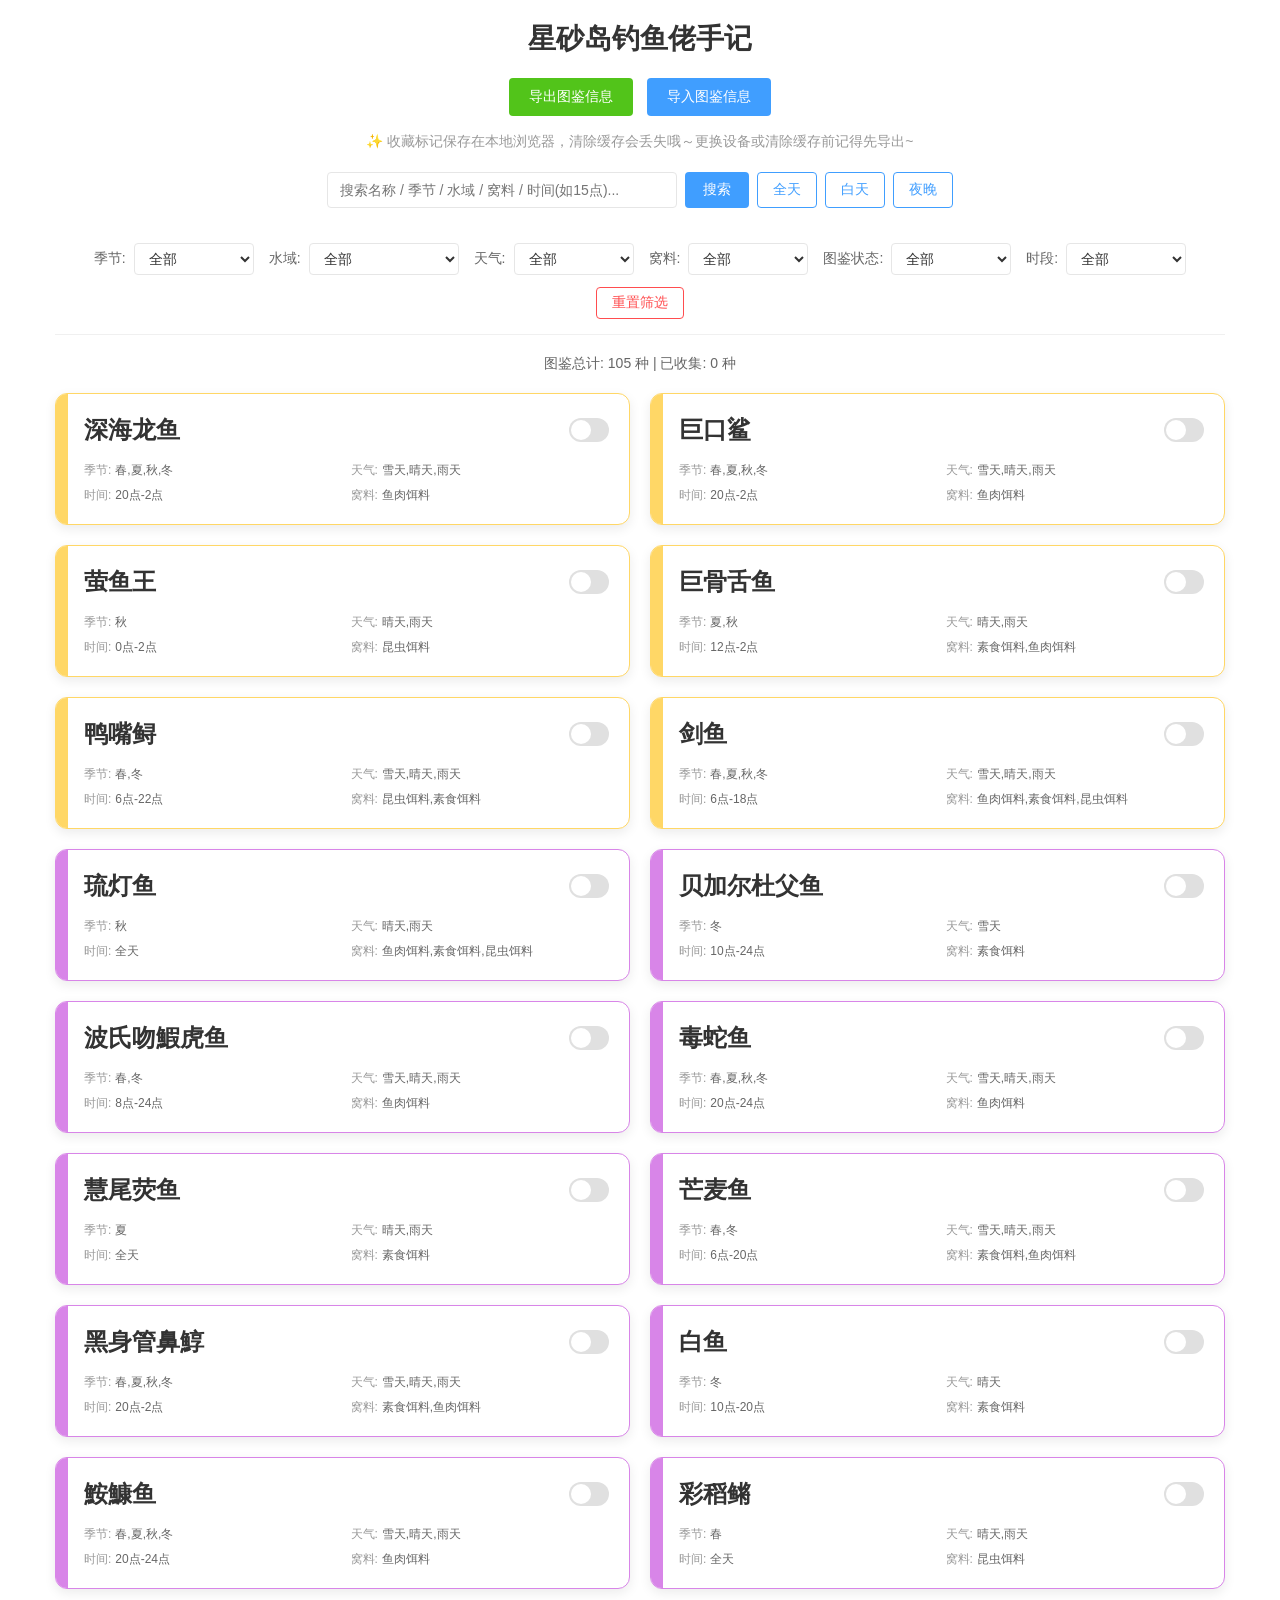
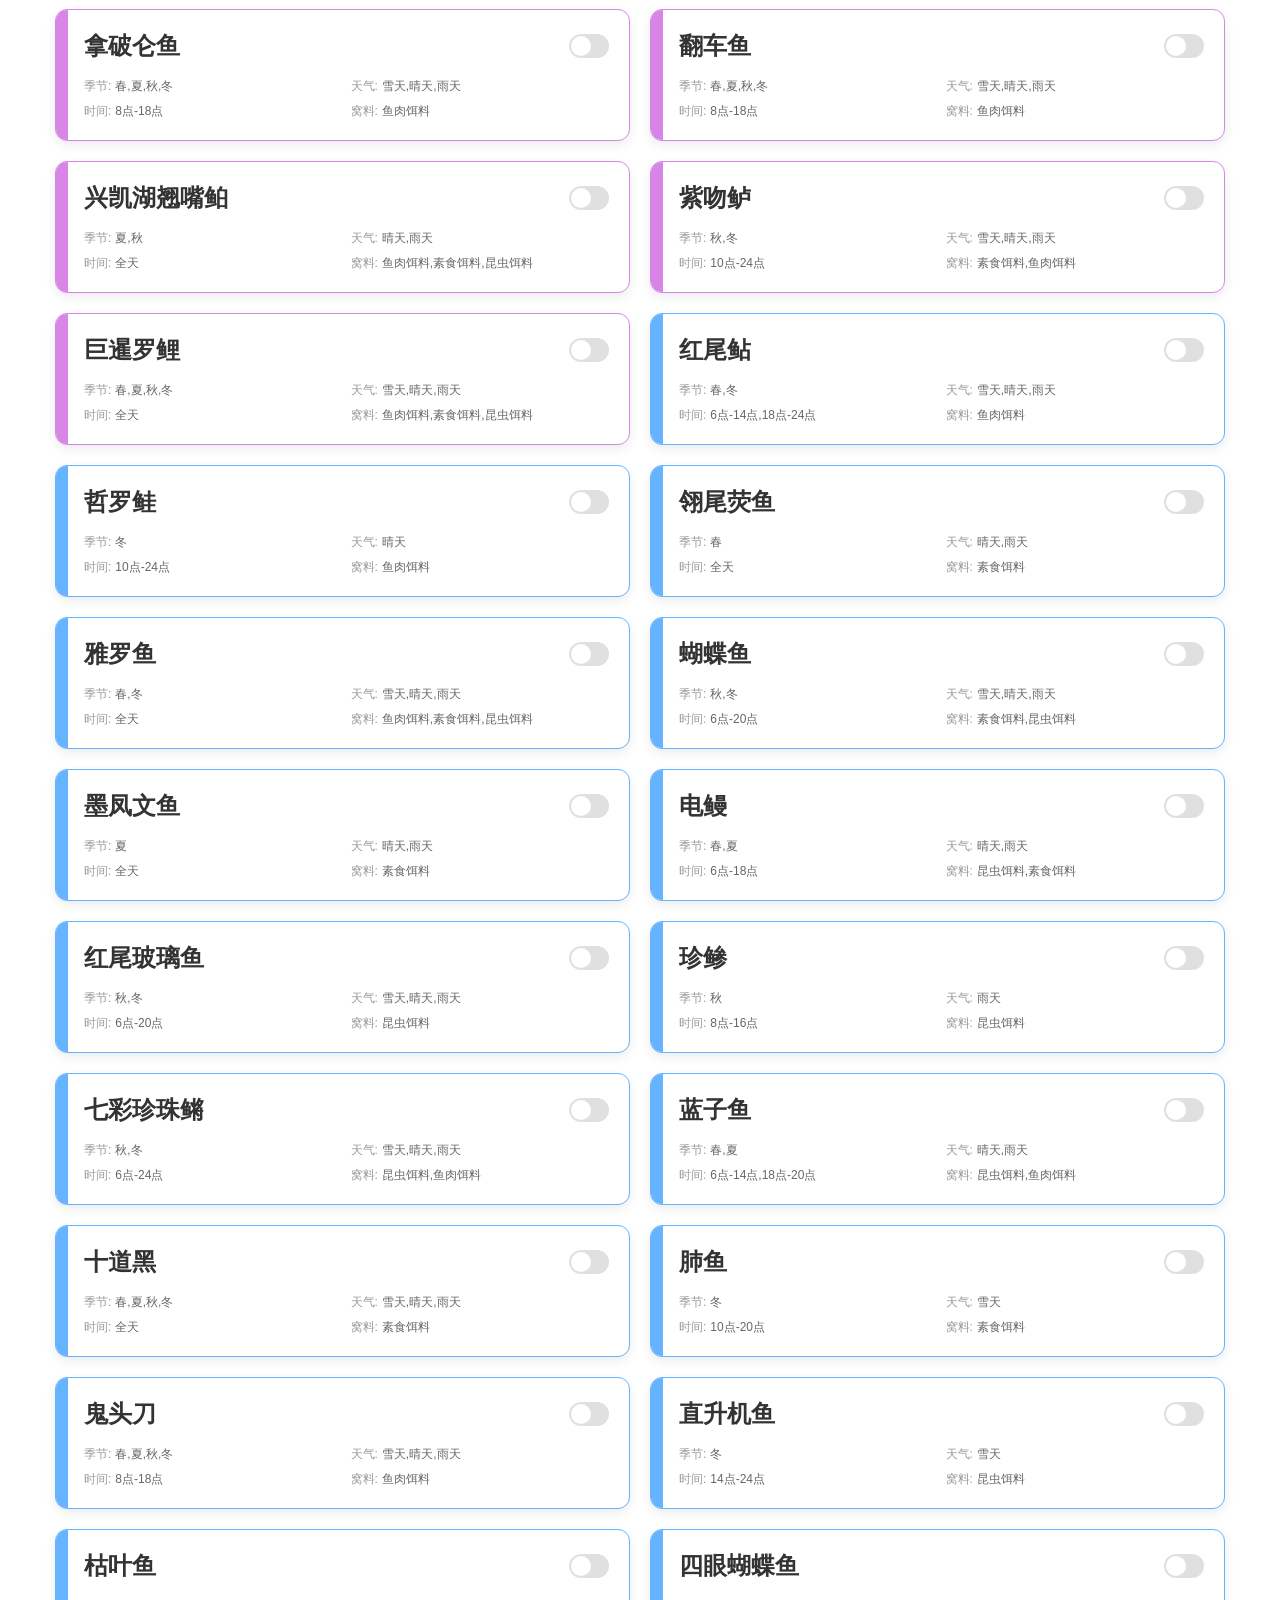
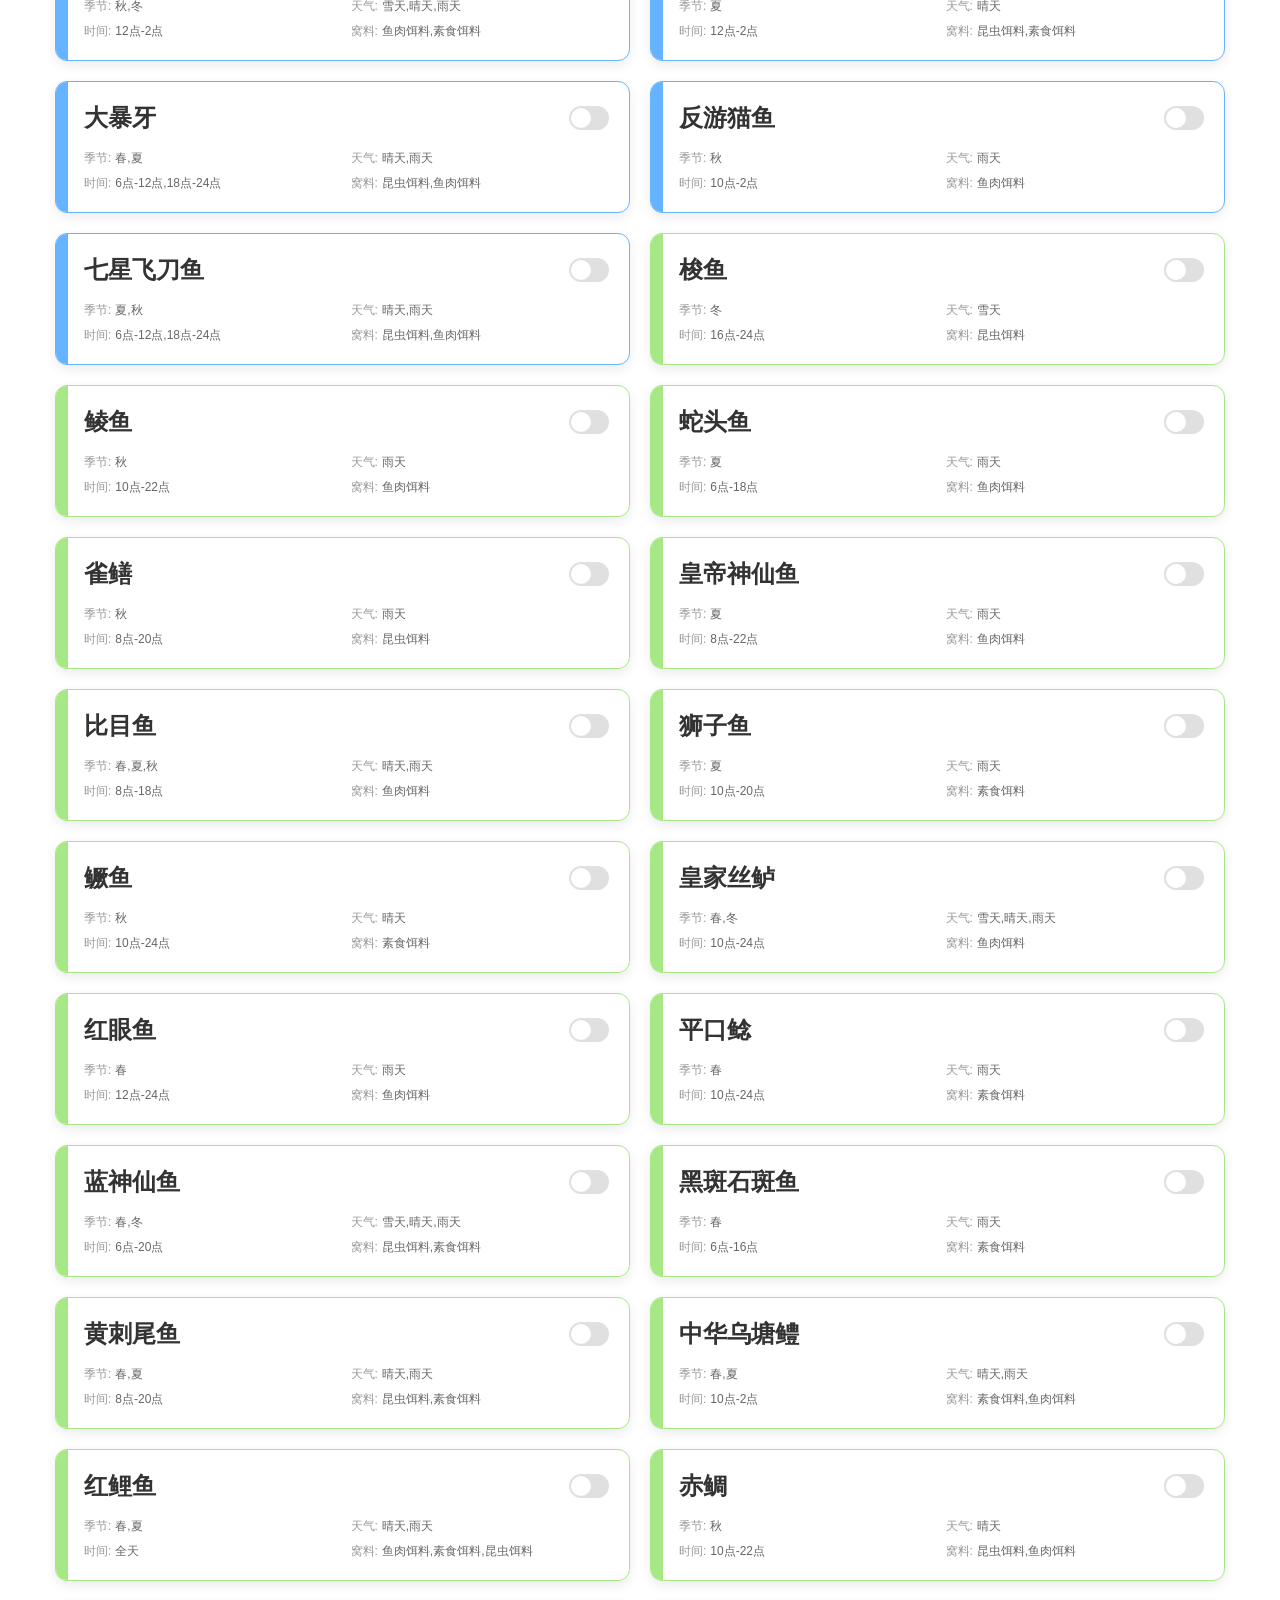
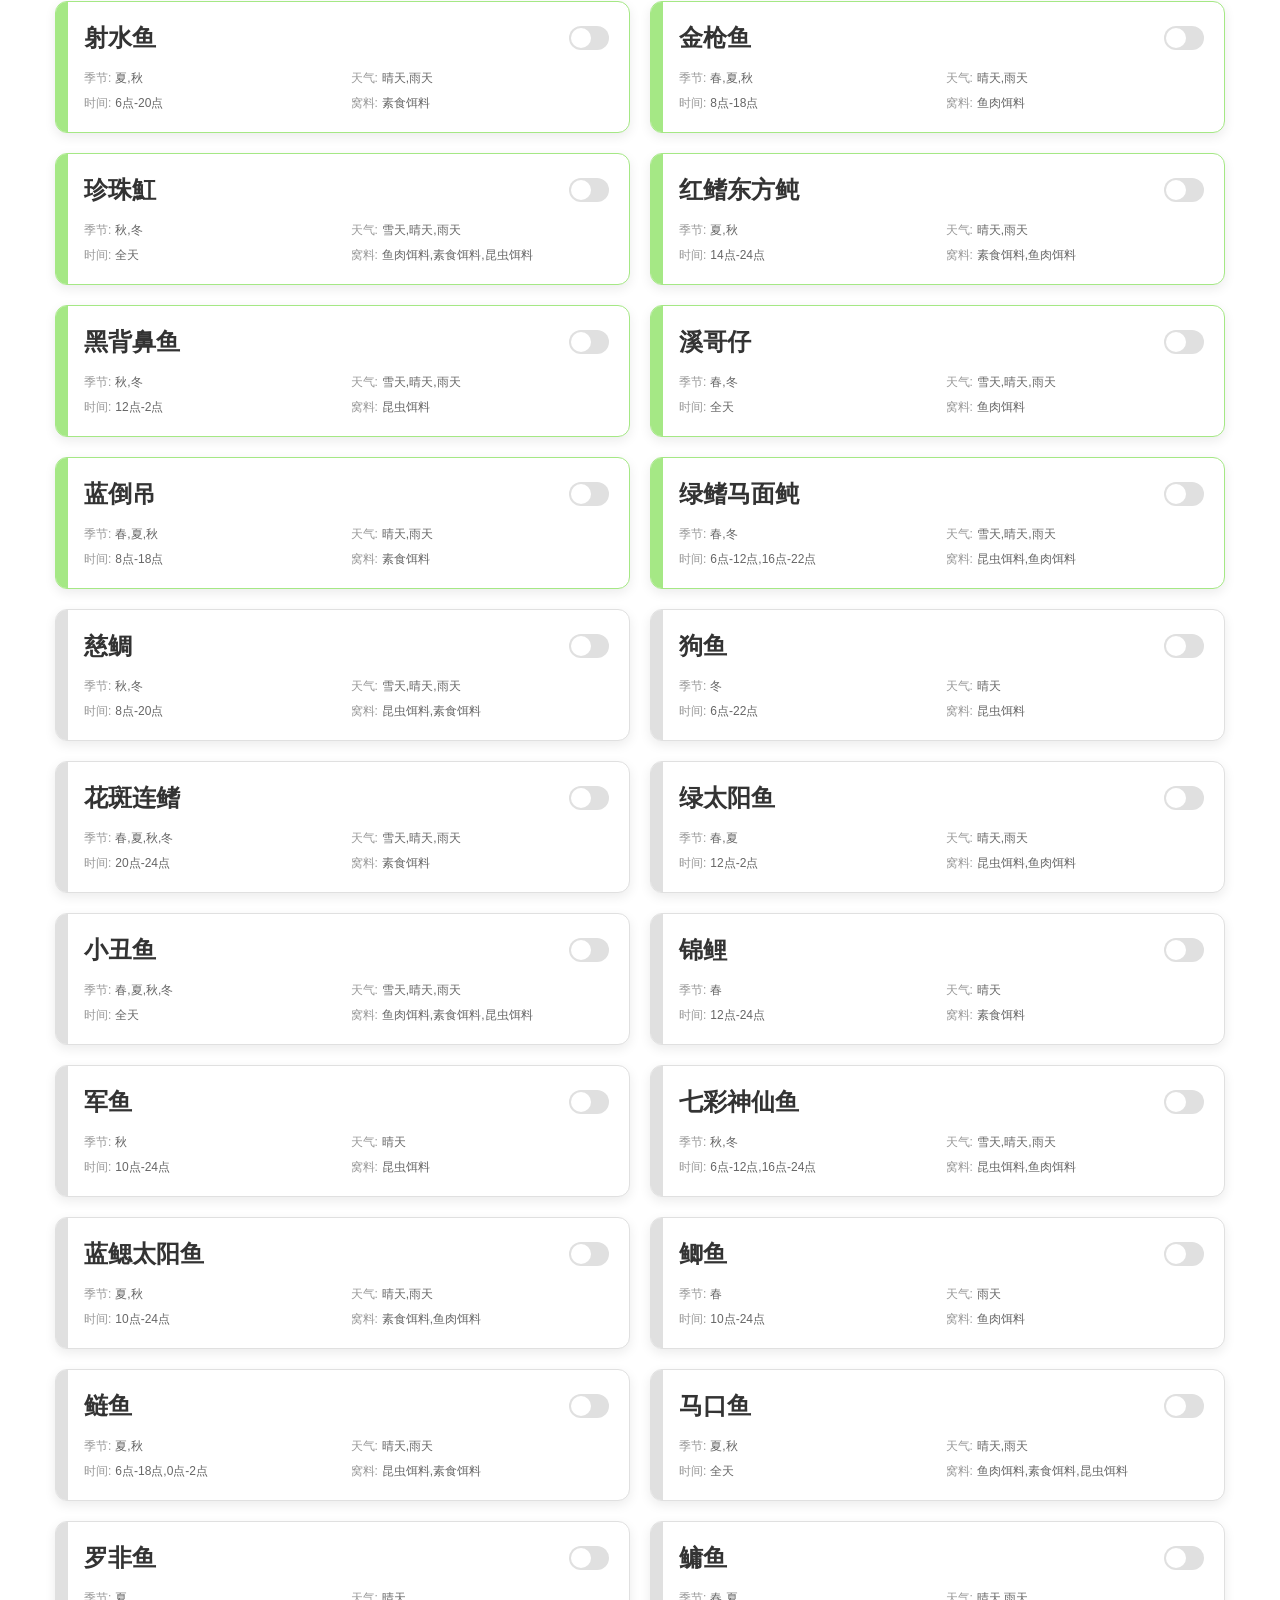
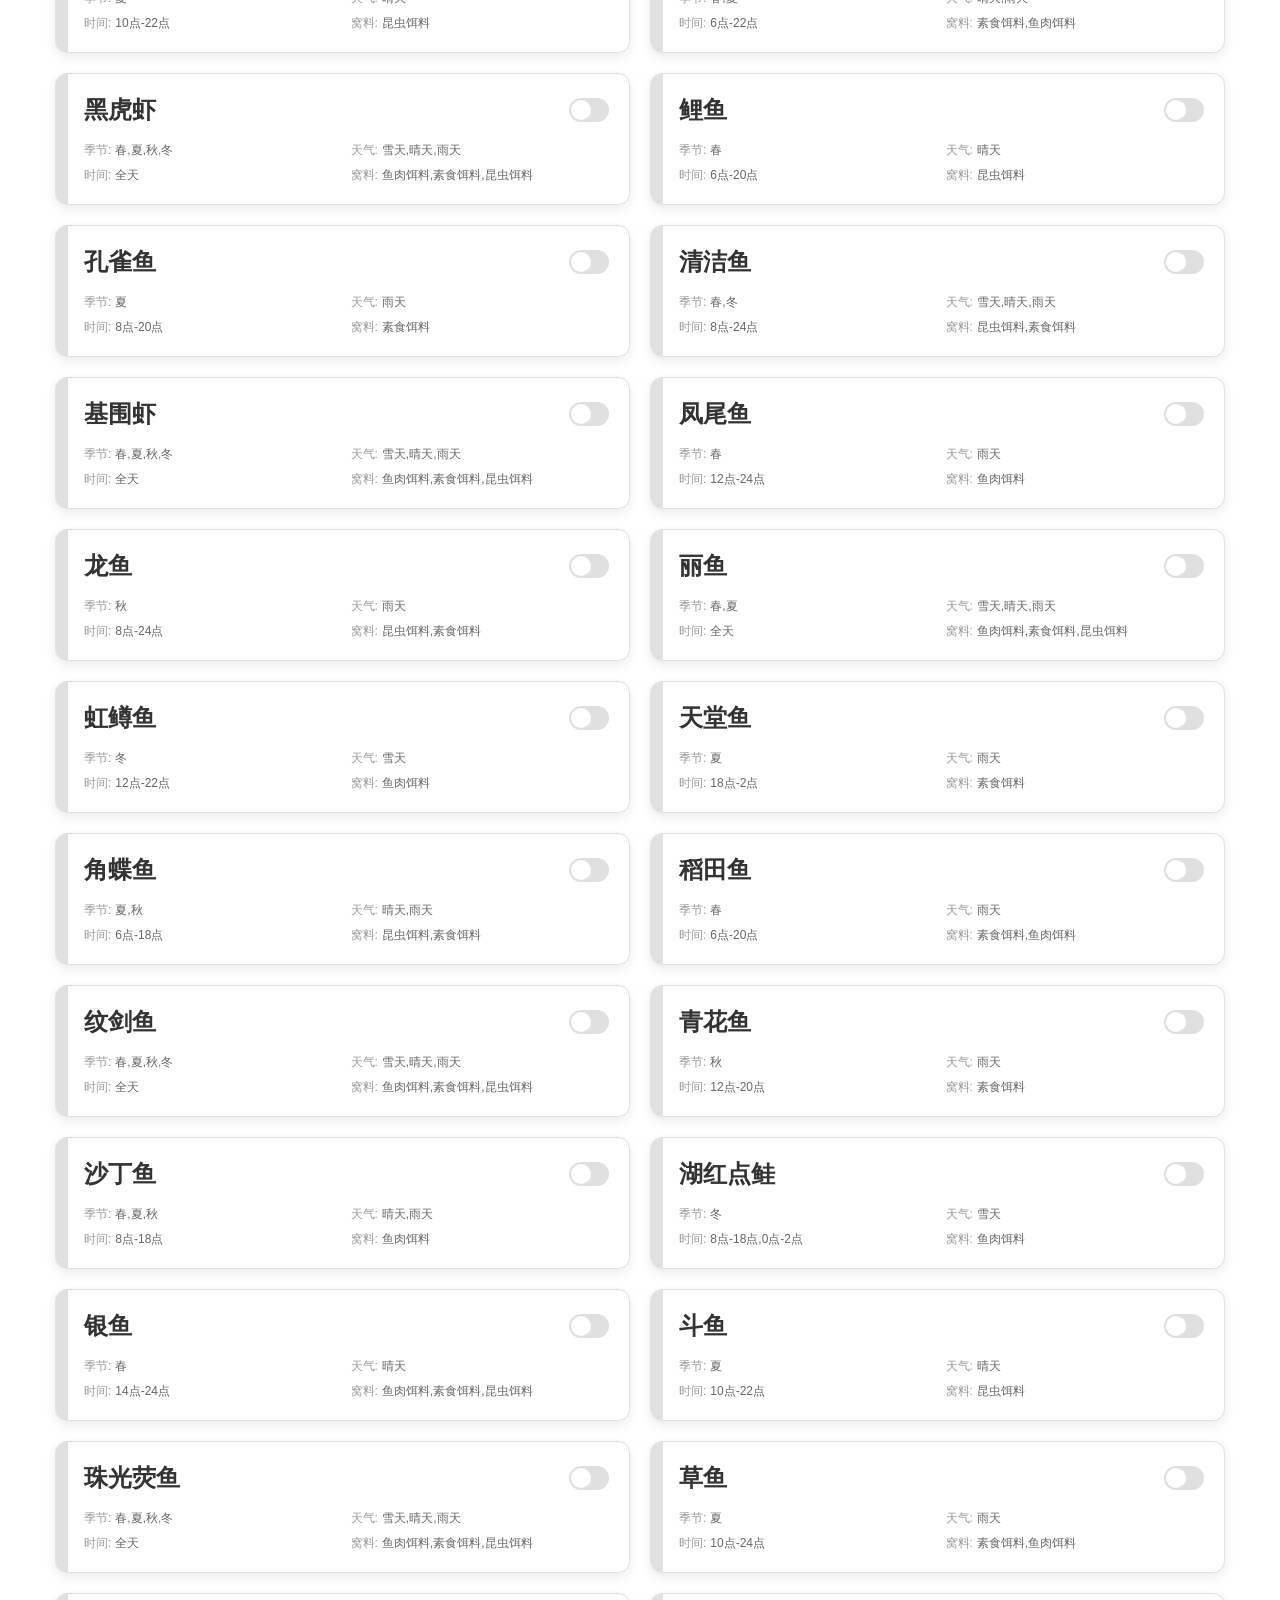
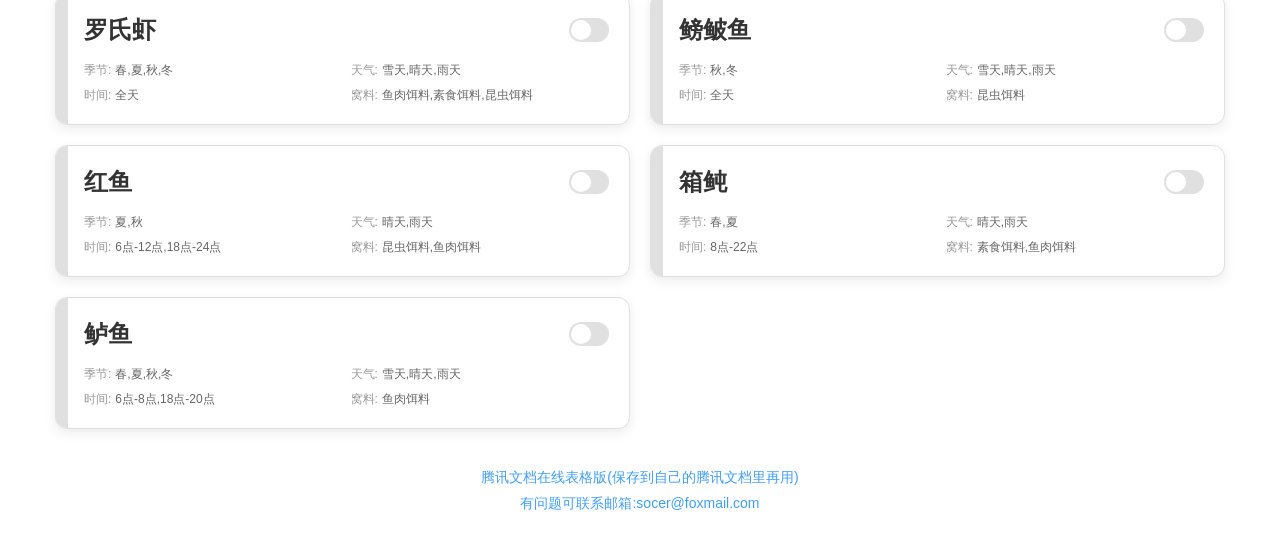
==== index.html @ 047358a9 "Add files via upload" ====
<!DOCTYPE html>
<html lang="zh-CN">
<head>
    <meta charset="UTF-8">
    <meta name="viewport" content="width=device-width, initial-scale=1.0, maximum-scale=1.0"> <!-- 新增maximum-scale防止缩放错乱 -->
    <title>星砂岛钓鱼佬手记</title>
    <link rel="stylesheet" href="style.css">
</head>
<body>
    <div class="container">
        <h1>星砂岛钓鱼佬手记</h1>
        
        <!-- 导入/导出按钮 -->
        <div class="import-export-btn-group">
            <button id="export-collect" class="export-btn">导出图鉴信息</button>
            <button id="import-collect" class="import-btn">导入图鉴信息</button>
        </div>

        <div class="tip-text">✨ 收藏标记保存在本地浏览器，清除缓存会丢失哦～更换设备或清除缓存前记得先导出~</div>

        <!-- 全局搜索框 -->
        <div class="search-wrapper">
            <input 
                type="text" 
                id="global-search" 
                placeholder="搜索名称 / 季节 / 水域 / 窝料 / 时间(如15点)..."
            >
            <button id="search-btn" class="search-btn">搜索</button>
            <button class="quick-btn" onclick="quickFilter('all-day')">全天</button>
            <button class="quick-btn" onclick="quickFilter('day')">白天</button>
            <button class="quick-btn" onclick="quickFilter('night')">夜晚</button>
        </div>

        <!-- 筛选栏 -->
        <div class="filter-bar">
            <div class="filter-item">
                <label>季节:</label>
                <select id="season-filter">
                    <option value="all" selected>全部</option>
                    <option value="春">春季</option>
                    <option value="夏">夏季</option>
                    <option value="秋">秋季</option>
                    <option value="冬">冬季</option>
                </select>
            </div>
            <div class="filter-item">
                <label>水域:</label>
                <select id="water-filter">
                    <option value="all" selected>全部</option>
                    <option value="云霓海域">云霓海域</option>
                    <option value="明洋海域">明洋海域</option>
                    <option value="孢子瀑布(悬梦亭)">孢子瀑布(悬梦亭)</option>
                    <option value="河流">河流</option>
                    <option value="珊瑚海">珊瑚海</option>
                    <option value="暗水畔">暗水畔</option>
                    <option value="湖泊">湖泊</option>
                    <option value="海洋">海洋</option>
                </select>
            </div>
            <div class="filter-item">
                <label>天气:</label>
                <select id="weather-filter">
                    <option value="all" selected>全部</option>
                    <option value="雪天">雪天</option>
                    <option value="晴天">晴天</option>
                    <option value="雨天">雨天</option>
                </select>
            </div>
            <div class="filter-item">
                <label>窝料:</label>
                <select id="bait-filter">
                    <option value="all" selected>全部</option>
                    <option value="鱼肉饵料">鱼肉饵料</option>
                    <option value="昆虫饵料">昆虫饵料</option>
                    <option value="素食饵料">素食饵料</option>
                </select>
            </div>
            <div class="filter-item">
                <label>图鉴状态:</label>
                <select id="collect-filter">
                    <option value="all" selected>全部</option>
                    <option value="collected">已拥有</option>
                    <option value="uncollected">未拥有</option>
                </select>
            </div>
            <div class="filter-item">
                <label>时段:</label>
                <select id="time-filter">
                    <option value="all" selected>全部</option>
                    <option value="0-6">凌晨0-6点</option>
                    <option value="6-12">上午6-12点</option>
                    <option value="12-18">下午12-18点</option>
                    <option value="18-24">晚上18-24点</option>
                    <option value="cross">跨0点</option>
                </select>
            </div>
            <div class="filter-item">
                <button id="reset-filter" class="reset-btn">重置筛选</button>
            </div>
        </div>

        <!-- 已选筛选标签 -->
        <div class="filter-tags" id="filter-tags"></div>

        <!-- 统计 -->
        <div class="stats">
            图鉴总计: <span id="total-count">0</span> 种 | 已收集: <span id="collected-count">0</span> 种
        </div>

        <!-- 无结果提示 -->
        <div id="empty-tip" class="empty-tip" style="display:none;">
            <p>暂无匹配的鱼种哦～😟</p>
            <button onclick="resetAllFilters()" class="reset-btn">一键重置筛选</button>
        </div>

        <!-- 名称列表 -->
        <div class="name-list" id="name-list"></div>

        <!-- 底部署名 -->
        <div class="footer-signature">
            <a href="https://docs.qq.com/sheet/DZWRzREJ2Z0ttR0RC?tab=BB08J2" target="_blank" rel="noopener noreferrer">腾讯文档在线表格版(保存到自己的腾讯文档里再用)</a>
            <a target="_blank" rel="noopener noreferrer">有问题可联系邮箱:socer@foxmail.com</a>
        </div>
    </div>

    <script src="script.js"></script>
</body>
</html>
---- style.css ----
/* ========== 1. 浏览器默认样式重置 ========== */
* {
    margin: 0;
    padding: 0;
    box-sizing: border-box;
    font-family: "Microsoft Yahei", "PingFang SC", "Helvetica Neue", sans-serif;
}
html, body {
    width: 100%;
    height: 100%;
    background-color: #fff;
}
button, input, select {
    outline: none;
    border: none;
    background: none;
    font-family: inherit;
}
a {
    text-decoration: none;
}

/* ========== 2. 全局容器 ========== */
.container {
    max-width: 1200px;
    width: 100%;
    margin: 0 auto;
    padding: 20px 15px;
}
h1 {
    text-align: center;
    color: #333;
    margin-bottom: 20px;
    font-size: 28px;
    font-weight: 600;
}

/* ========== 3. 导入导出按钮组 ========== */
.import-export-btn-group {
    text-align: center;
    margin-bottom: 15px;
}
.export-btn, .import-btn {
    padding: 10px 20px;
    border-radius: 4px;
    cursor: pointer;
    font-size: 14px;
    margin: 0 5px;
    transition: all 0.2s ease;
}
.export-btn {
    background-color: #52c41a;
    color: #fff;
}
.import-btn {
    background-color: #409eff;
    color: #fff;
}
.export-btn:hover {
    background-color: #49a81a;
}
.import-btn:hover {
    background-color: #3385d6;
}

/* ========== 4. 提示文本 ========== */
.tip-text {
    text-align: center;
    font-size: 14px;
    color: #999;
    margin-bottom: 20px;
    line-height: 1.5;
}

/* ========== 5. 搜索栏 ========== */
.search-wrapper {
    display: flex;
    align-items: center;
    justify-content: center;
    gap: 8px;
    margin-bottom: 20px;
    flex-wrap: wrap;
}
#global-search {
    width: 100%;
    max-width: 350px;
    height: 36px;
    padding: 0 12px;
    border: 1px solid #e6e6e6;
    border-radius: 4px;
    font-size: 14px;
    color: #333;
}
.search-btn {
    height: 36px;
    padding: 0 18px;
    background-color: #409eff;
    color: #fff;
    border-radius: 4px;
    cursor: pointer;
    font-size: 14px;
    transition: all 0.2s ease;
}
.search-btn:hover {
    background-color: #3385d6;
}
.quick-btn {
    padding: 0 15px;
    height: 36px;
    border: 1px solid #409eff;
    background: #fff;
    color: #409eff;
    border-radius: 4px;
    cursor: pointer;
    font-size: 14px;
    transition: all 0.2s ease;
}
.quick-btn:hover {
    background: #409eff;
    color: #fff;
}

/* ========== 6. 筛选栏 ========== */
.filter-bar {
    display: flex;
    flex-wrap: wrap;
    align-items: center;
    justify-content: center;
    gap: 12px 15px;
    padding: 15px 0;
    border-bottom: 1px solid #f0f0f0;
    margin-bottom: 20px;
}
.filter-item {
    display: flex;
    align-items: center;
    font-size: 14px;
    white-space: nowrap;
}
.filter-item label {
    margin-right: 8px;
    color: #666;
}
.filter-item select {
    height: 32px;
    padding: 0 10px;
    border: 1px solid #e6e6e6;
    border-radius: 4px;
    font-size: 14px;
    color: #333;
    min-width: 120px;
}
.reset-btn {
    height: 32px;
    padding: 0 15px;
    border: 1px solid #ff4d4f;
    background-color: #fff;
    color: #ff4d4f;
    border-radius: 4px;
    cursor: pointer;
    font-size: 14px;
    transition: all 0.2s ease;
}
.reset-btn:hover {
    background-color: #ff4d4f;
    color: #fff;
}

/* ========== 7. 统计信息 ========== */
.stats {
    text-align: center;
    font-size: 14px;
    color: #666;
    margin-bottom: 20px;
}

/* ========== 8. 无结果提示 ========== */
.empty-tip {
    text-align: center;
    padding: 50px 0;
    color: #999;
    font-size: 14px;
}
.empty-tip .reset-btn {
    margin-top: 15px;
}

/* ========== 9. 鱼类卡片列表（加宽卡片宽度） ========== */
.name-list {
    max-width: 1200px;
    width: 100%;
    margin: 0 auto;
    display: grid;
    grid-template-columns: repeat(auto-fill, minmax(380px, 1fr));
    gap: 20px;
}

/* ========== 10. 鱼类卡片样式 ========== */
.name-item {
    position: relative;
    padding: 20px;
    border-radius: 12px;
    background-color: #fff;
    box-shadow: 0 4px 12px rgba(0, 0, 0, 0.08);
    transition: all 0.3s ease; /* 延长过渡时间，动画更丝滑 */
    display: flex;
    flex-direction: column;
    gap: 16px;
    overflow: hidden;
    /* 取消卡片默认光标，仅开关显示指针 */
    cursor: default;
}
/* 核心：鼠标悬浮上浮效果 */
.name-item:hover {
    transform: translateY(-6px); /* 向上浮6px */
    box-shadow: 0 8px 20px rgba(0, 0, 0, 0.12); /* 强化阴影，提升层次感 */
}

/* --- 等级配色与描边 --- */
/* 鱼王：黄色点缀 + 黄色描边 */
.name-item.rank-鱼王 {
    border: 1px solid #ffd766;
}
.name-item.rank-鱼王::before {
    content: '';
    position: absolute;
    top: 0;
    left: 0;
    width: 12px;
    height: 100%;
    background-color: #ffd766;
}

/* 传说：紫色点缀 + 紫色描边 */
.name-item.rank-传说 {
    border: 1px solid #d885e8;
}
.name-item.rank-传说::before {
    content: '';
    position: absolute;
    top: 0;
    left: 0;
    width: 12px;
    height: 100%;
    background-color: #d885e8;
}

/* 优质：蓝色点缀 + 蓝色描边 */
.name-item.rank-优质 {
    border: 1px solid #66b3ff;
}
.name-item.rank-优质::before {
    content: '';
    position: absolute;
    top: 0;
    left: 0;
    width: 12px;
    height: 100%;
    background-color: #66b3ff;
}

/* 普通：绿色点缀 + 绿色描边 */
.name-item.rank-普通 {
    border: 1px solid #a5e885;
}
.name-item.rank-普通::before {
    content: '';
    position: absolute;
    top: 0;
    left: 0;
    width: 12px;
    height: 100%;
    background-color: #a5e885;
}

/* 常见：浅灰点缀 + 浅灰描边 */
.name-item.rank-常见 {
    border: 1px solid #e0e0e0;
}
.name-item.rank-常见::before {
    content: '';
    position: absolute;
    top: 0;
    left: 0;
    width: 12px;
    height: 100%;
    background-color: #e0e0e0;
}

/* --- 卡片头部：鱼名 + 开关 --- */
.card-header {
    display: flex;
    justify-content: space-between;
    align-items: center;
}
.fish-name {
    font-size: 24px;
    font-weight: 600;
    color: #333;
    margin-left: 8px;
}
.toggle-switch {
    width: 40px;
    height: 24px;
    border-radius: 12px;
    background-color: #e0e0e0;
    position: relative;
    transition: all 0.2s ease;
    cursor: pointer; /* 仅开关显示指针光标 */
}
.toggle-switch::after {
    content: '';
    position: absolute;
    top: 2px;
    left: 2px;
    width: 20px;
    height: 20px;
    border-radius: 50%;
    background-color: #fff;
    transition: all 0.2s ease;
}
/* 已拥有状态：绿色开关 */
.name-item.owned .toggle-switch {
    background-color: #52c41a;
}
.name-item.owned .toggle-switch::after {
    left: 18px;
}

/* --- 卡片信息区：大屏一行，小屏换行 --- */
.card-info {
    display: grid;
    grid-template-columns: 1fr 1fr;
    gap: 8px;
    font-size: 12px;
    color: #666;
    margin-left: 8px;
}
.info-item {
    /* 大屏默认：强制一行 + 超长省略 */
    display: flex;
    align-items: flex-start; /* 换行时对齐更美观 */
    gap: 4px;
    white-space: nowrap;
    overflow: hidden;
    text-overflow: ellipsis;
}
.info-label {
    font-weight: 500;
    color: #999;
    flex-shrink: 0; /* 标签不压缩 */
}

/* ========== 11. 页脚 ========== */
.footer-signature {
    margin-top: 40px;
    text-align: center;
    font-size: 14px;
    color: #999;
    display: flex;
    flex-direction: column;
    gap: 8px;
    padding-bottom: 20px;
}
.footer-signature a {
    color: #409eff;
    text-decoration: none;
}
.footer-signature a:hover {
    text-decoration: underline;
}

/* ========== 12. 响应式适配（核心：小屏自动换行） ========== */
@media (max-width: 768px) {
    h1 {
        font-size: 24px;
    }
    .filter-bar {
        gap: 8px 10px;
    }
    .name-list {
        grid-template-columns: repeat(auto-fill, minmax(280px, 1fr));
        gap: 15px;
    }
    .name-item {
        padding: 16px;
    }
    .fish-name {
        font-size: 20px;
    }
    /* 小屏：取消强制一行，允许换行 */
    .info-item {
        white-space: normal;
        overflow: visible;
        text-overflow: clip;
        line-height: 1.4; /* 换行后行高更舒适 */
    }
    /* 小屏悬浮上浮幅度减小，更适配移动端 */
    .name-item:hover {
        transform: translateY(-3px);
        box-shadow: 0 6px 16px rgba(0, 0, 0, 0.1);
    }
}
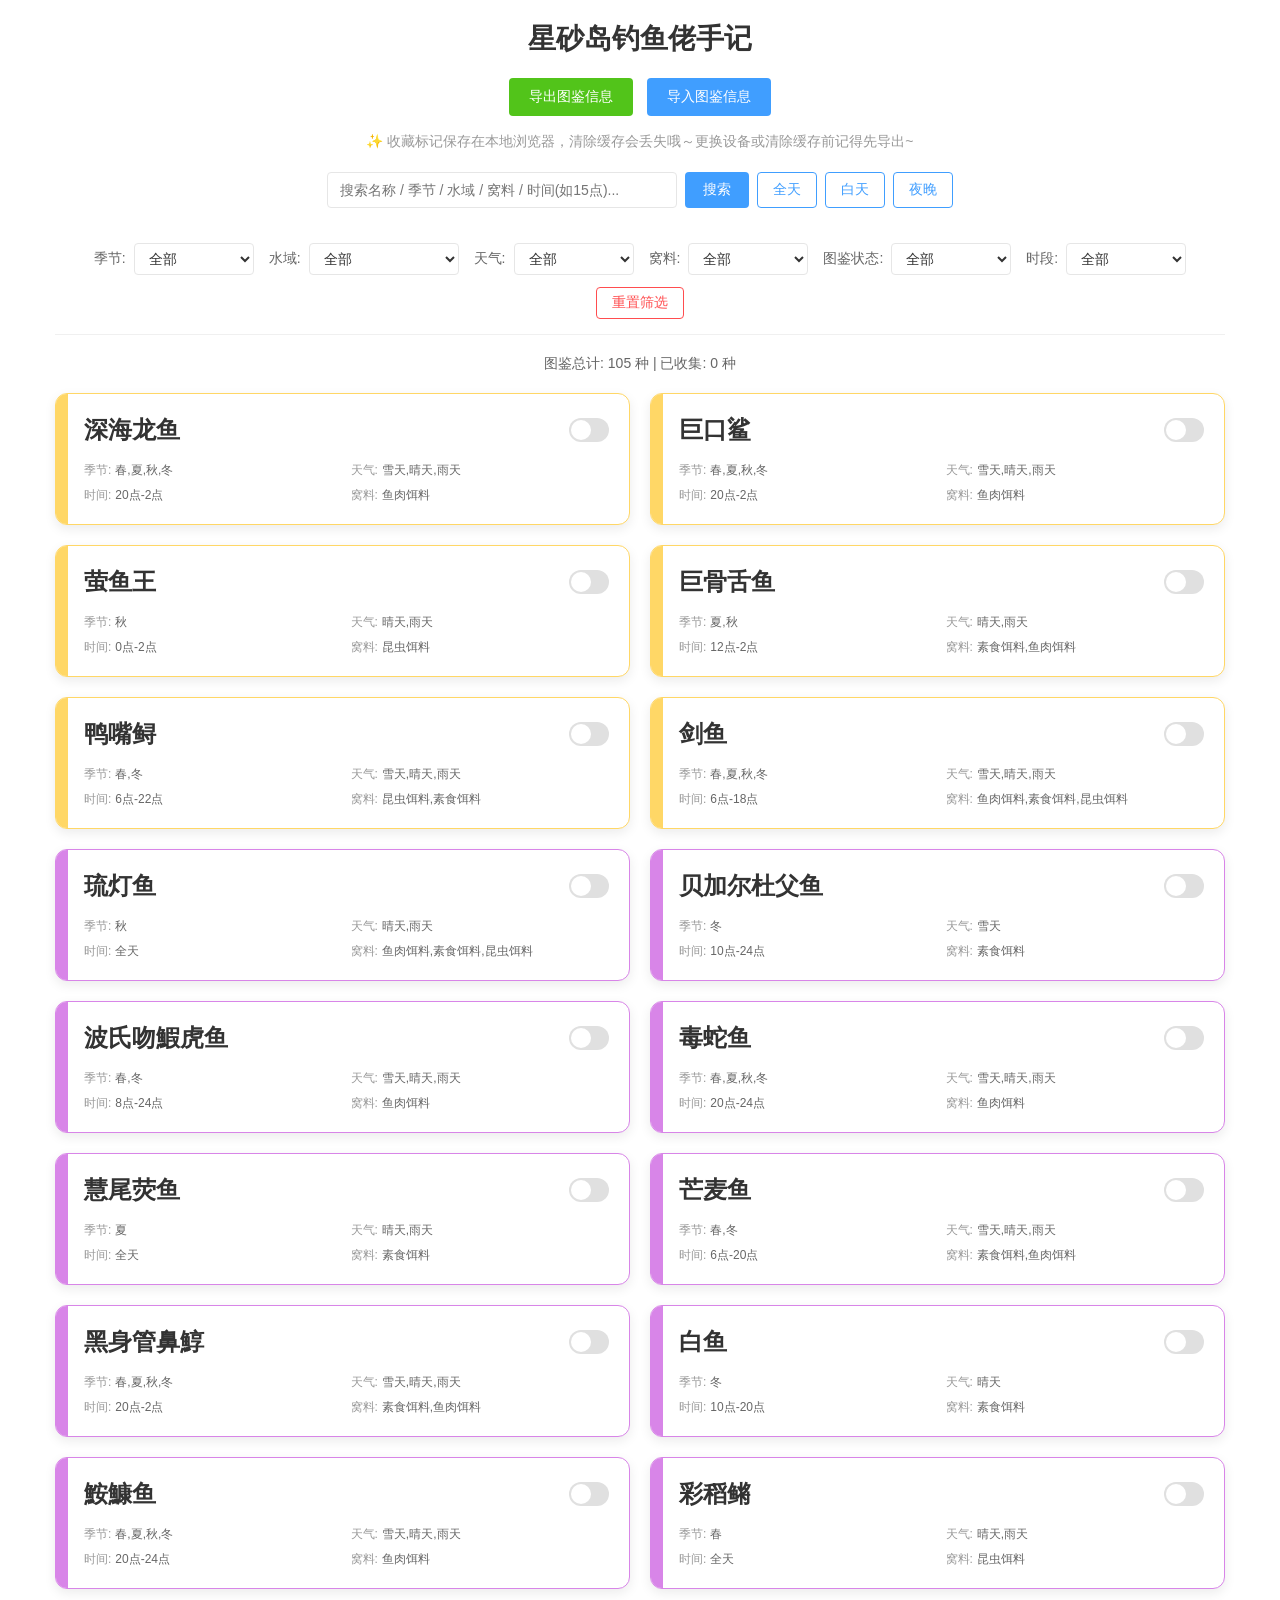
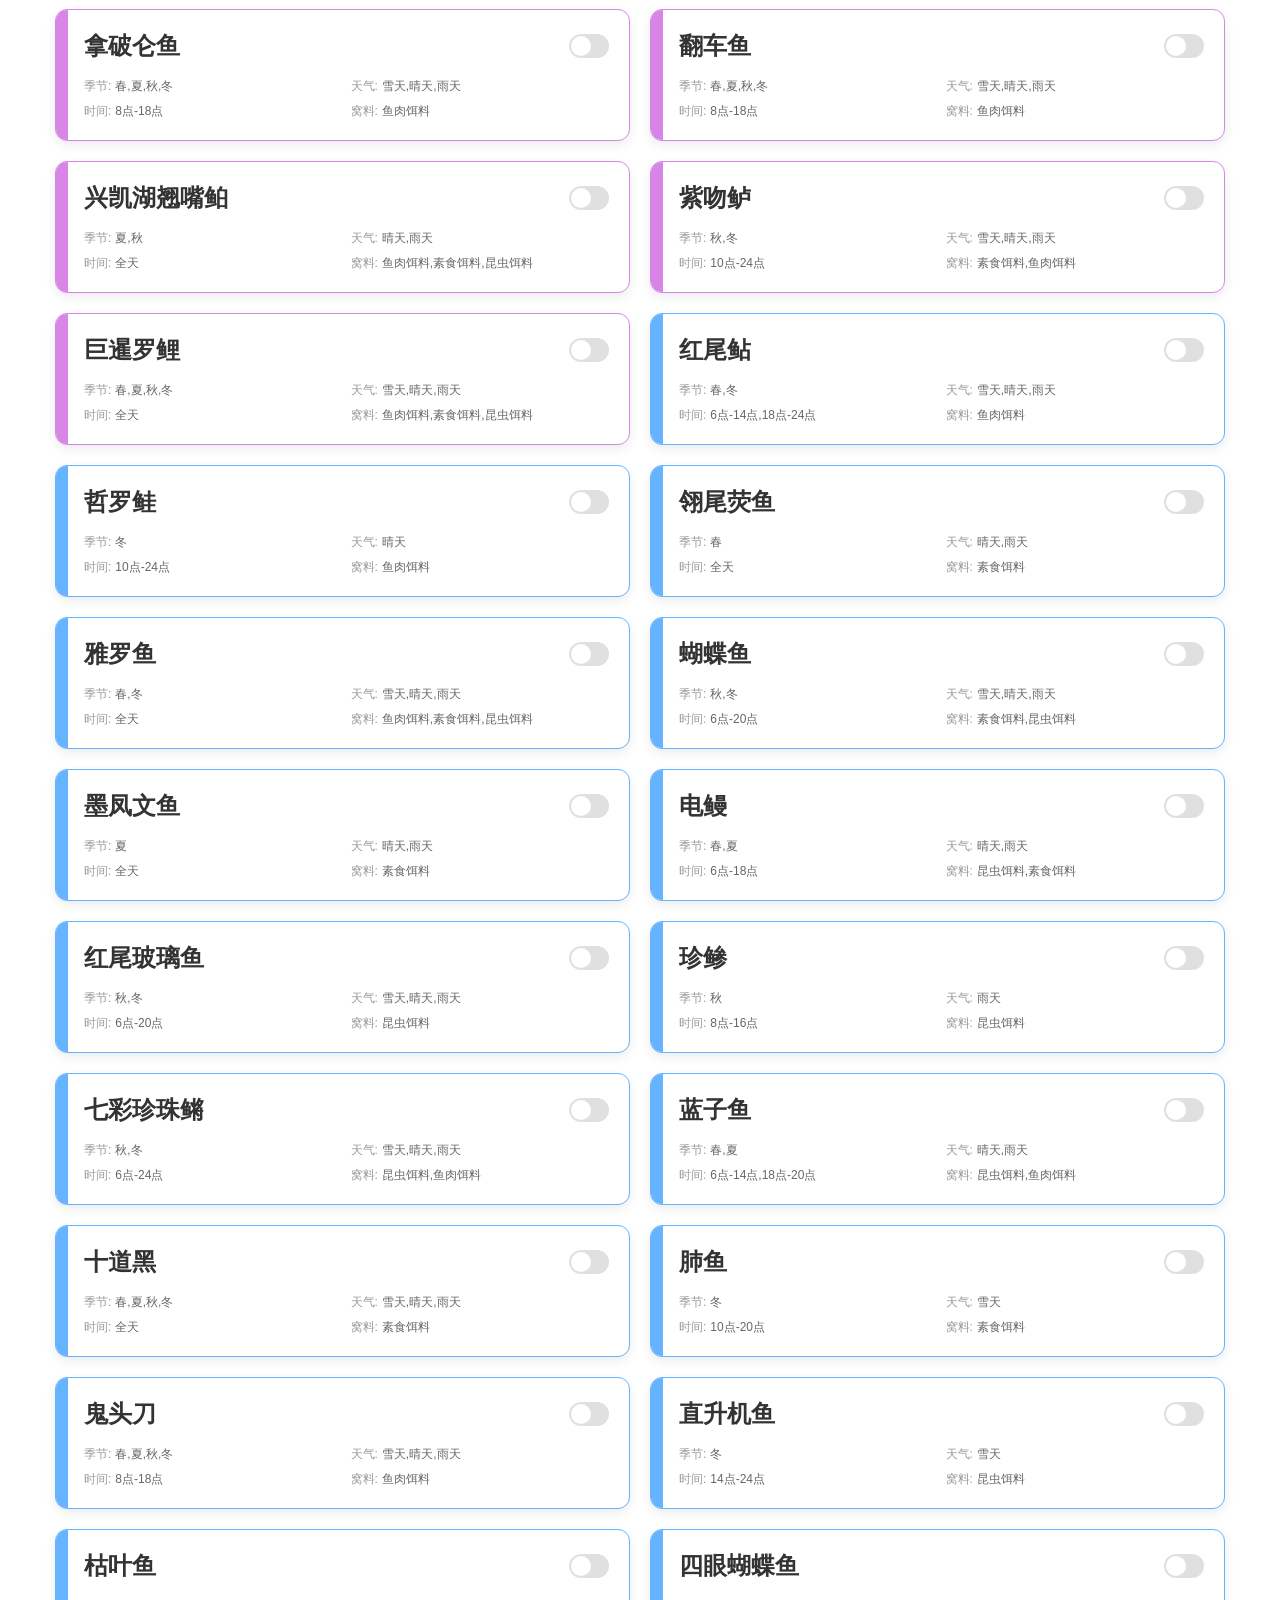
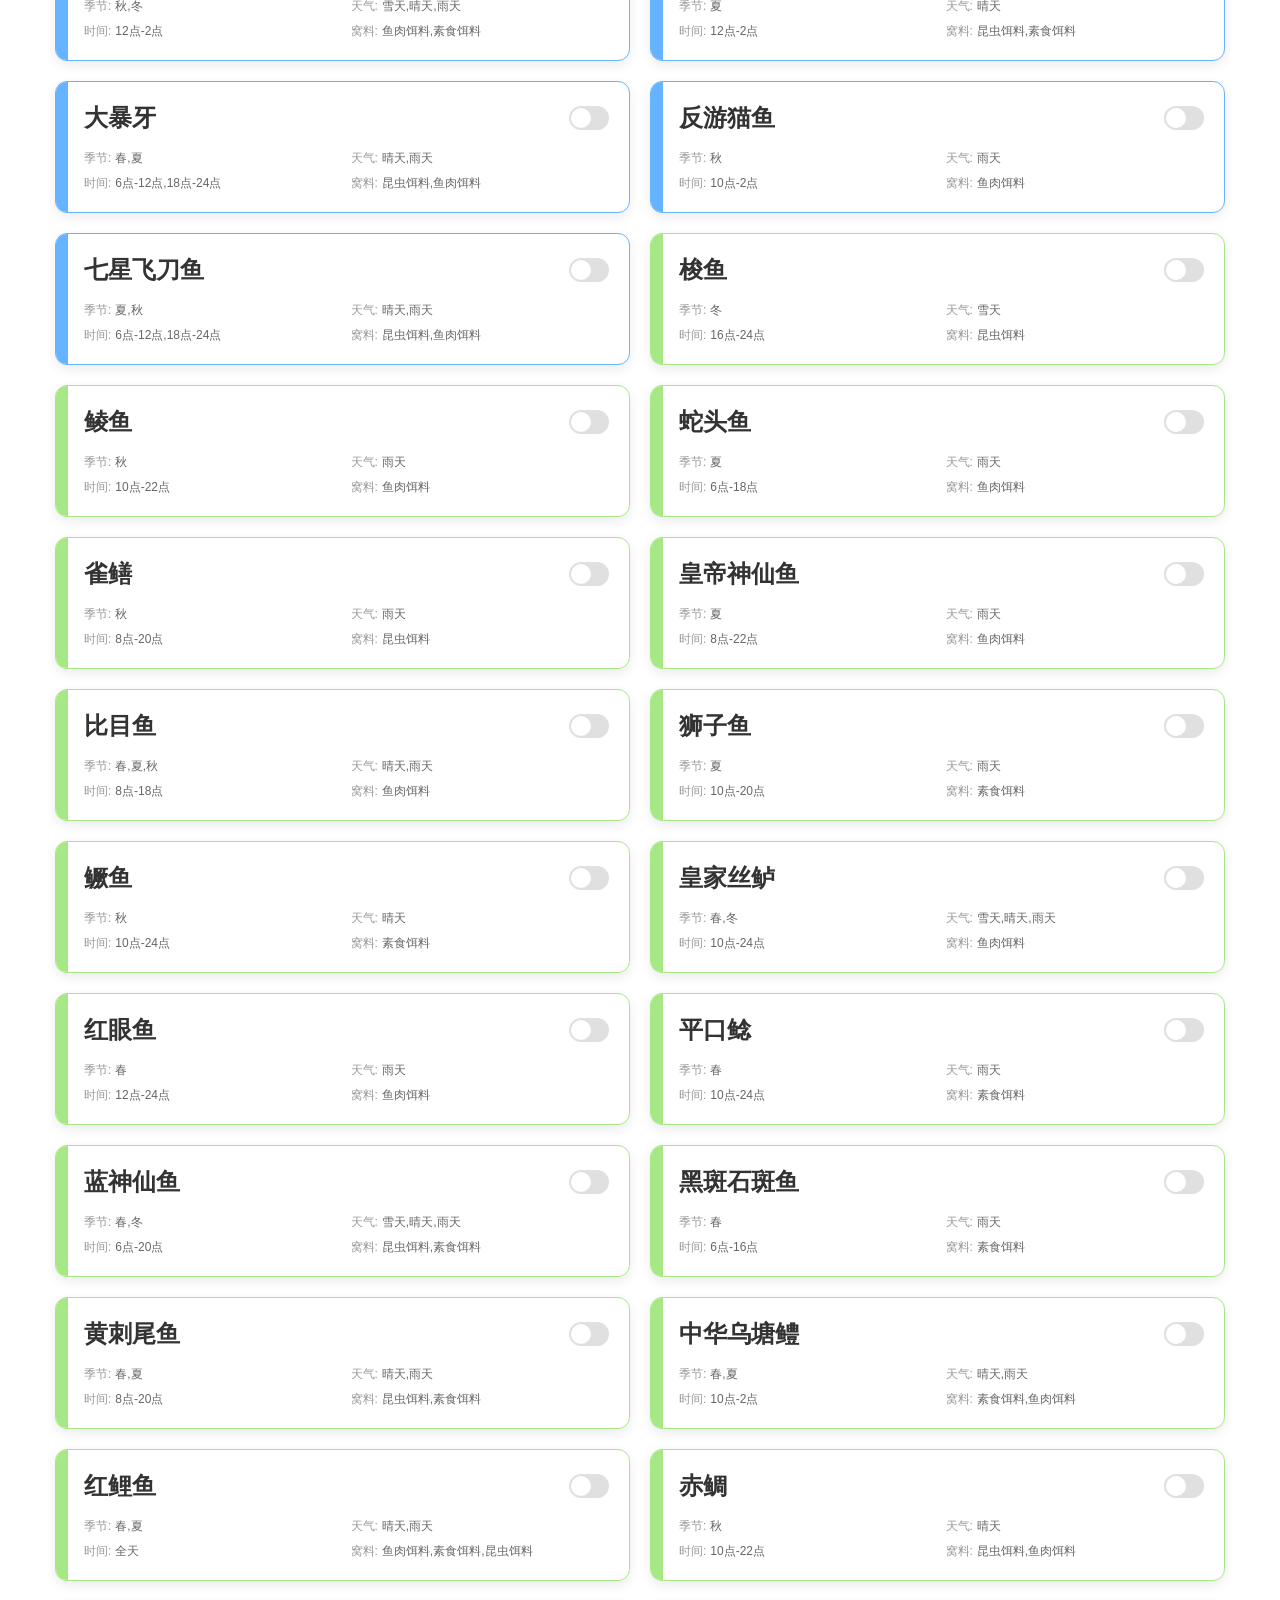
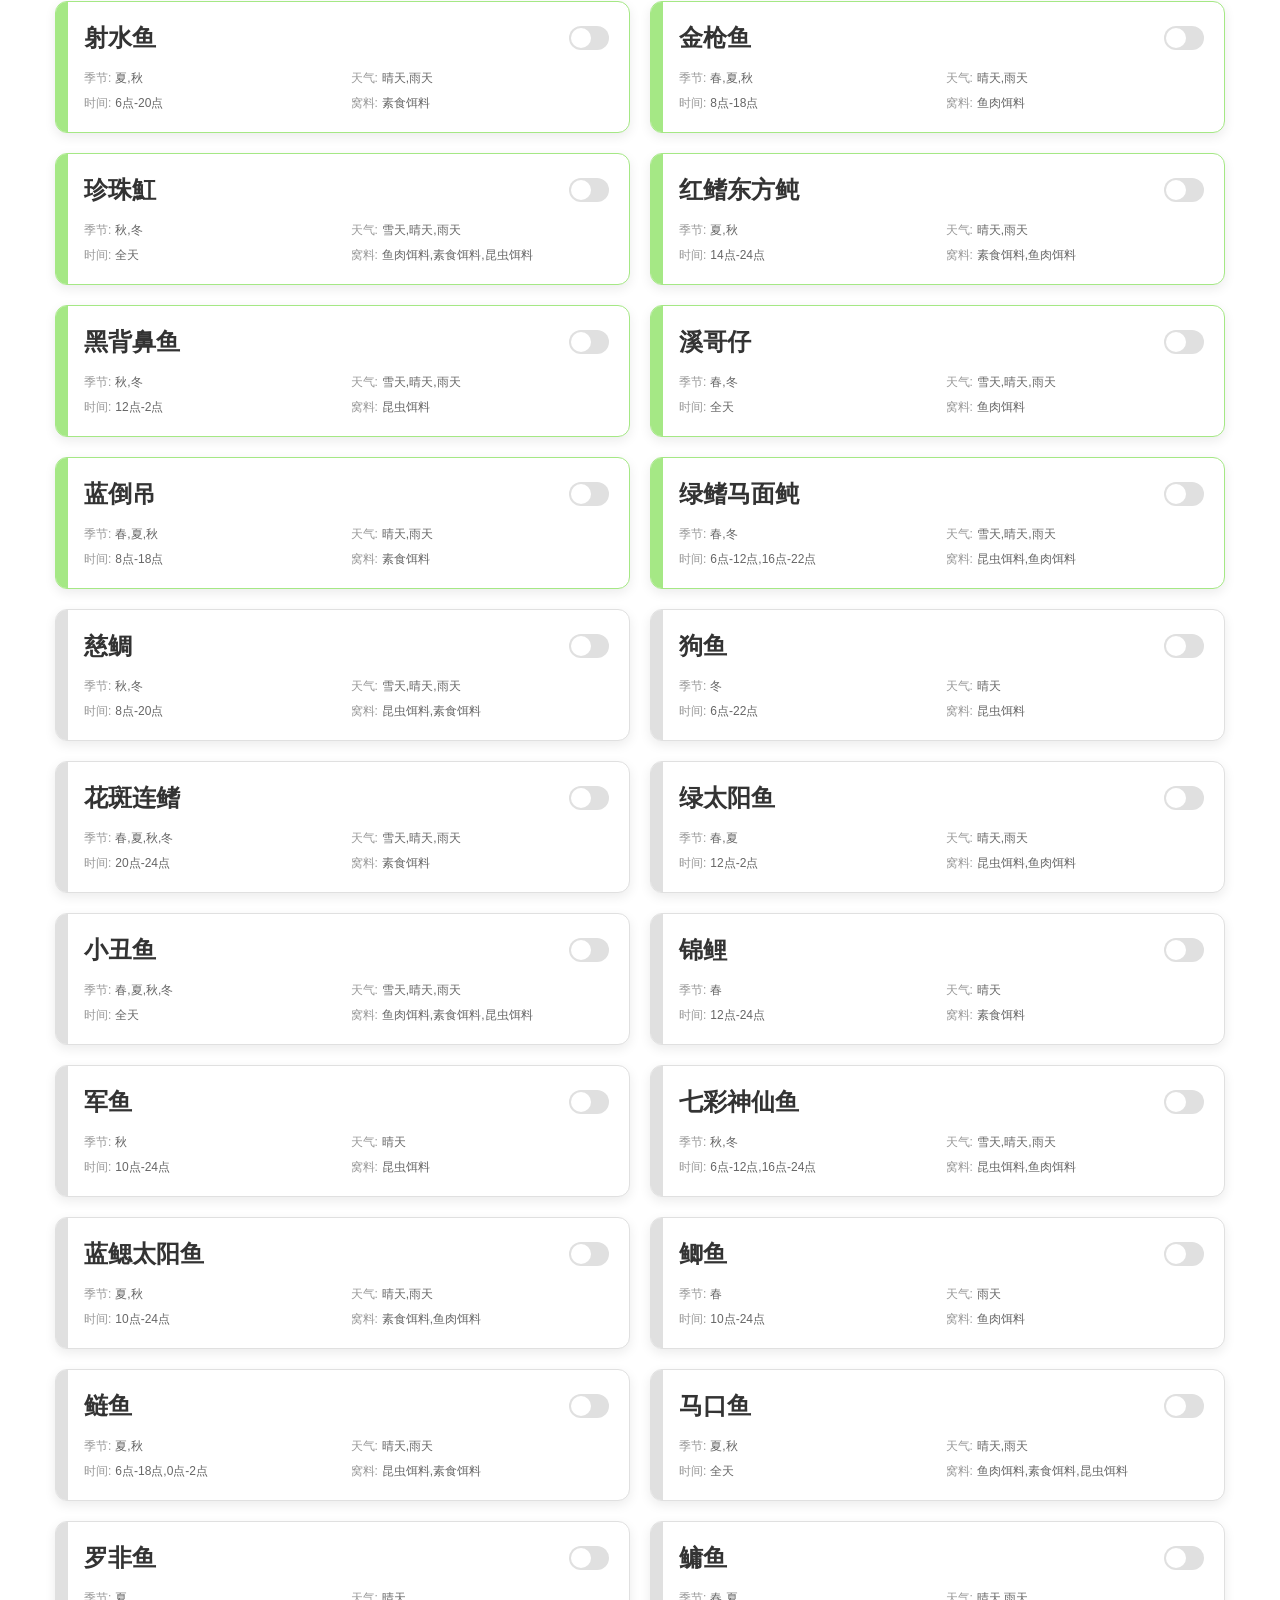
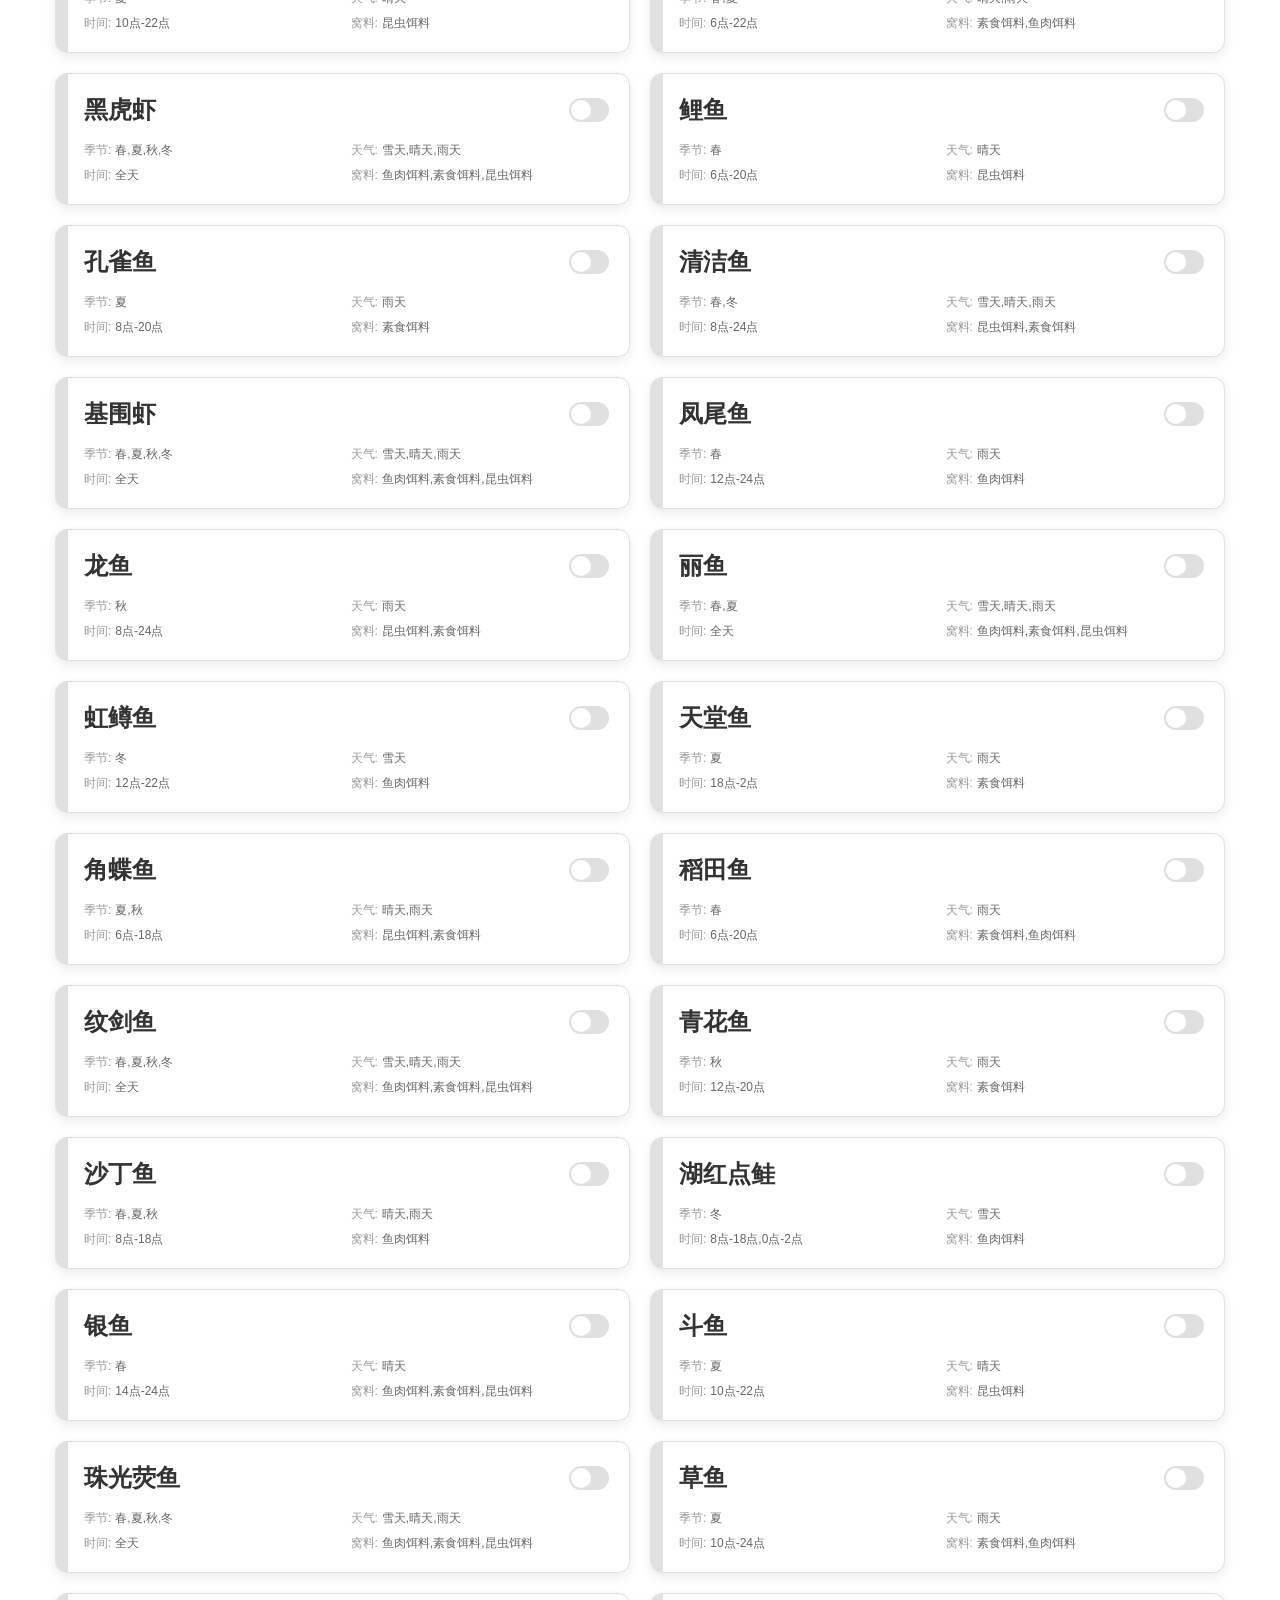
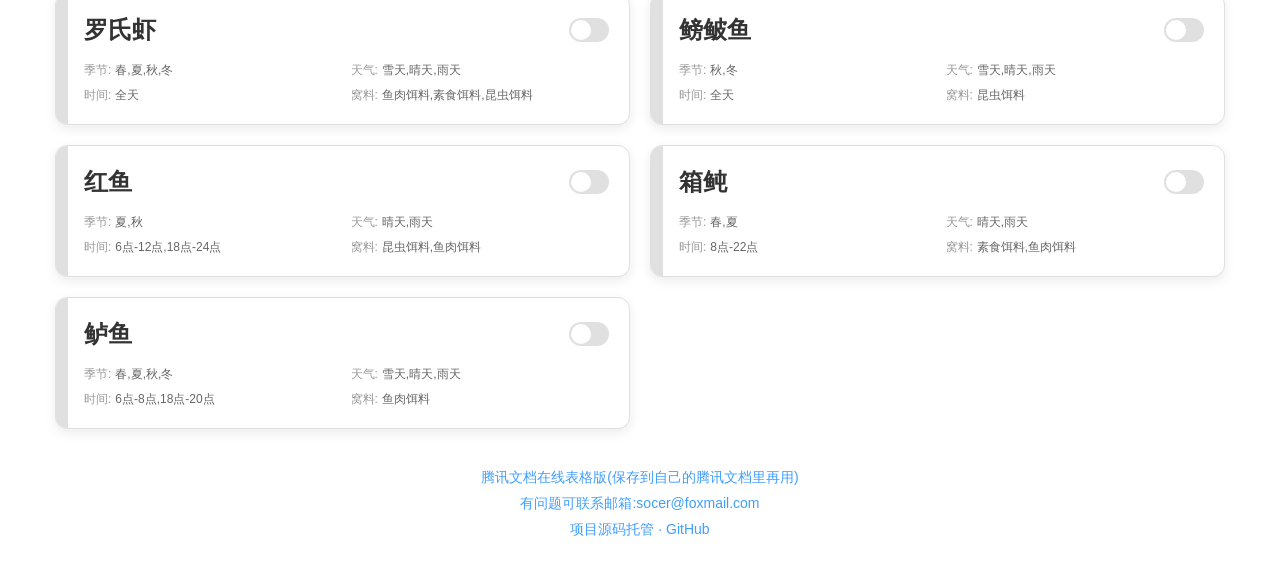
==== commit f3511bc7: "Update index.html" ====
--- a/index.html
+++ b/index.html
@@ -120,9 +120,11 @@
         <div class="footer-signature">
             <a href="https://docs.qq.com/sheet/DZWRzREJ2Z0ttR0RC?tab=BB08J2" target="_blank" rel="noopener noreferrer">腾讯文档在线表格版(保存到自己的腾讯文档里再用)</a>
             <a target="_blank" rel="noopener noreferrer">有问题可联系邮箱:socer@foxmail.com</a>
+            <!-- 新增这一行 -->
+            <a href="https://github.com/Marsocer/mikossan" target="_blank" rel="noopener noreferrer">项目源码托管 · GitHub</a>
         </div>
     </div>
 
     <script src="script.js"></script>
 </body>
-</html>+</html>
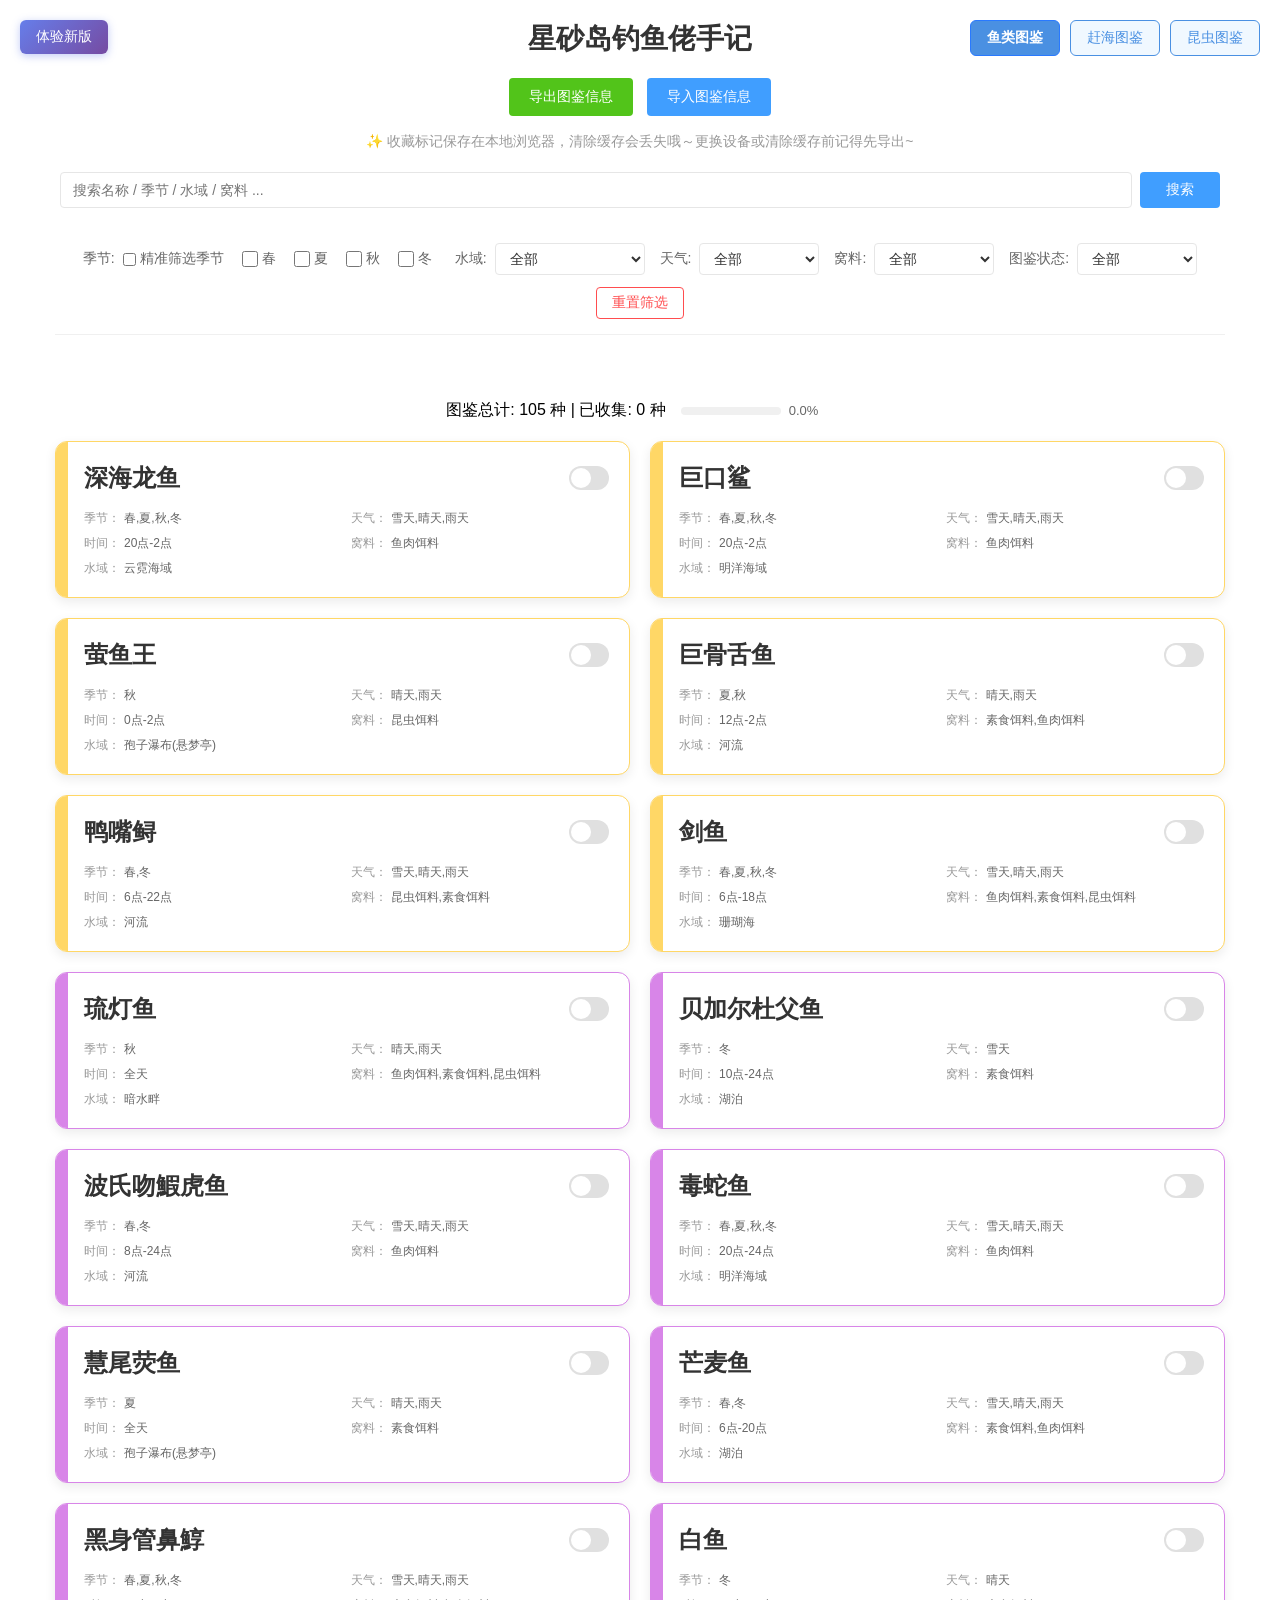
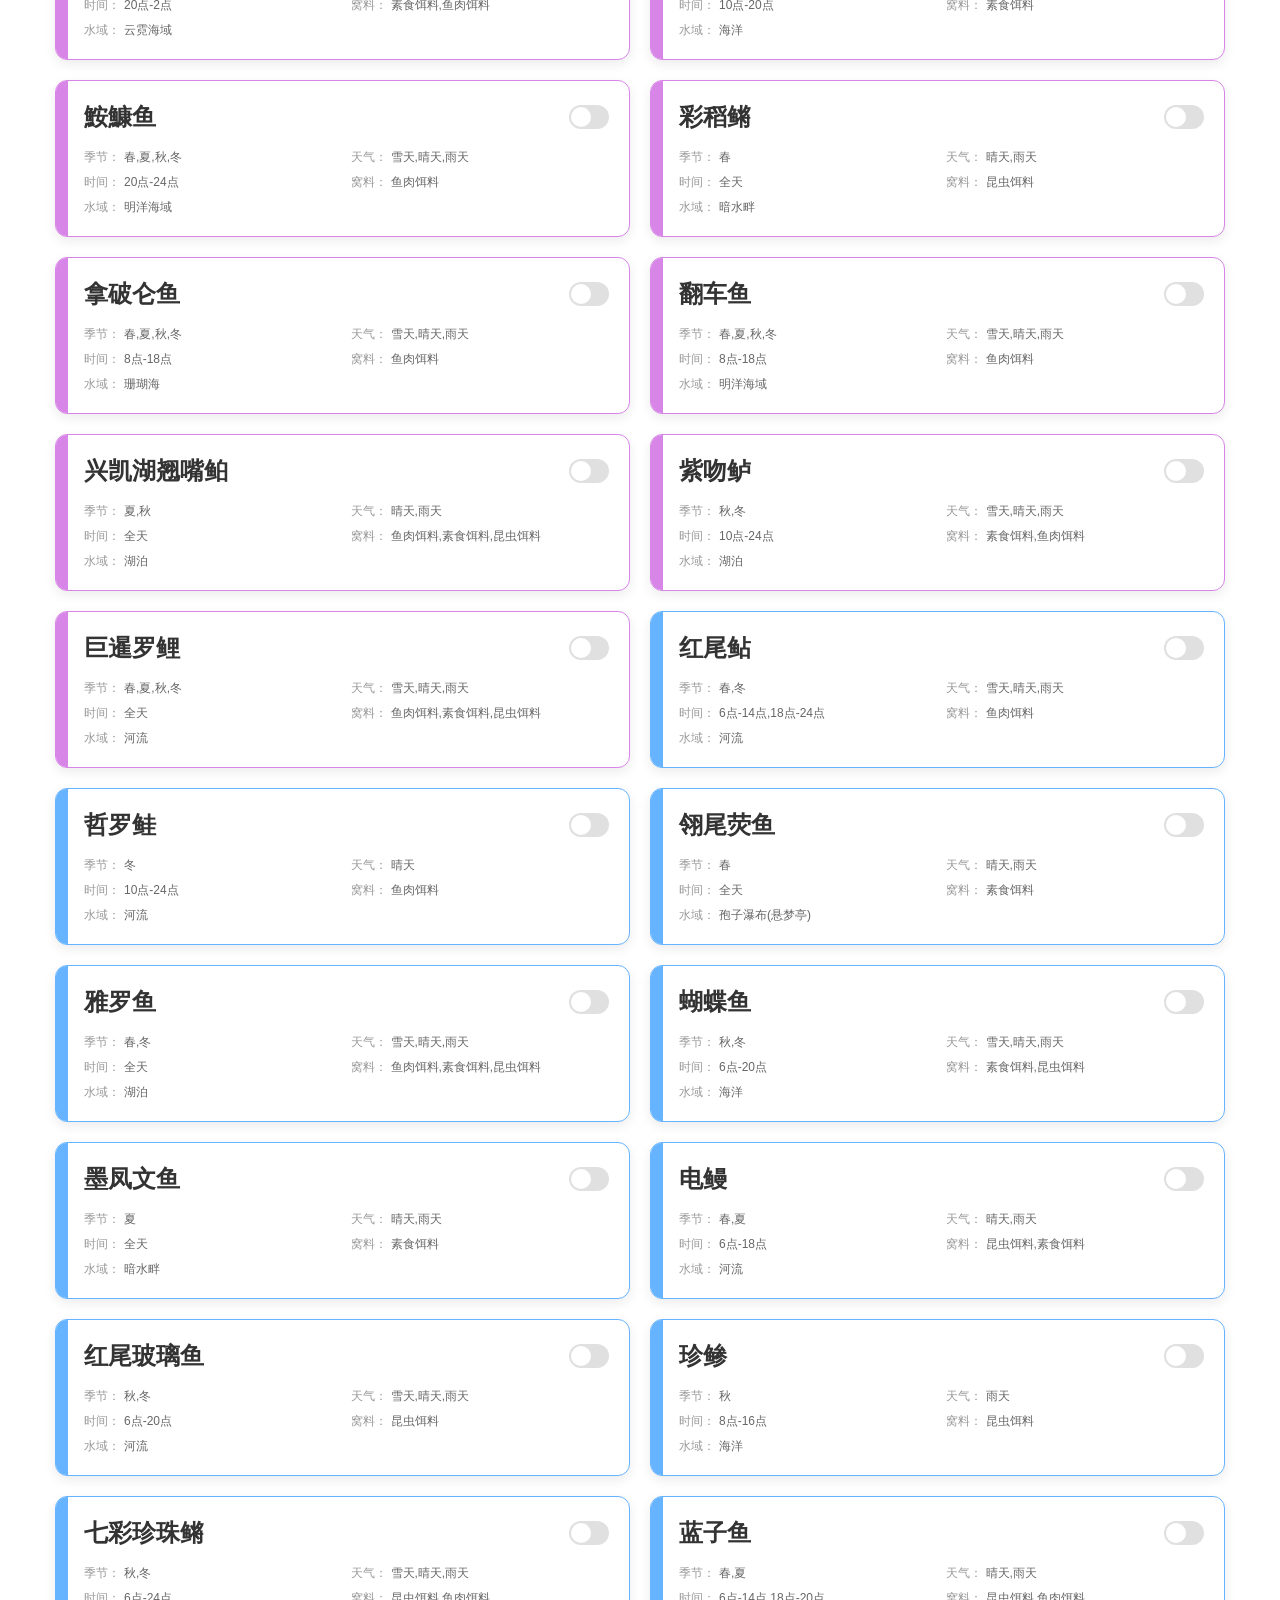
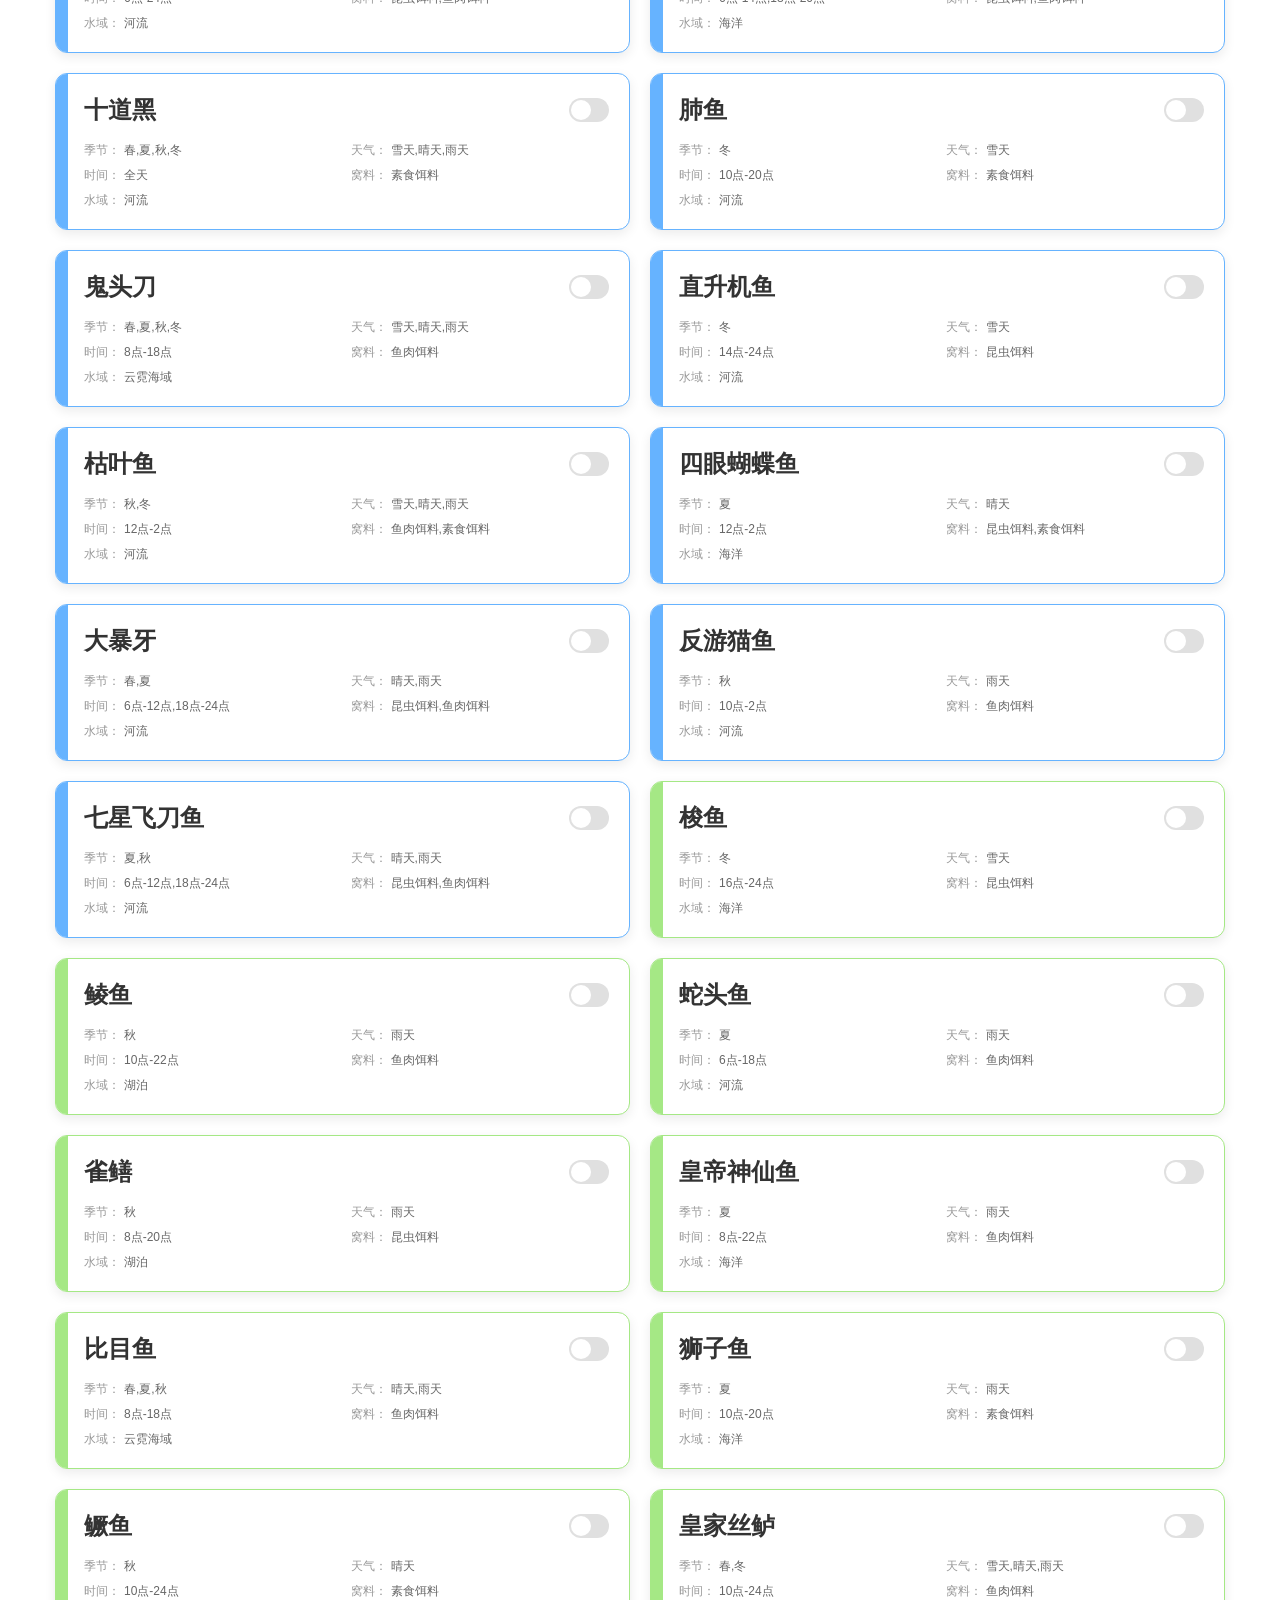
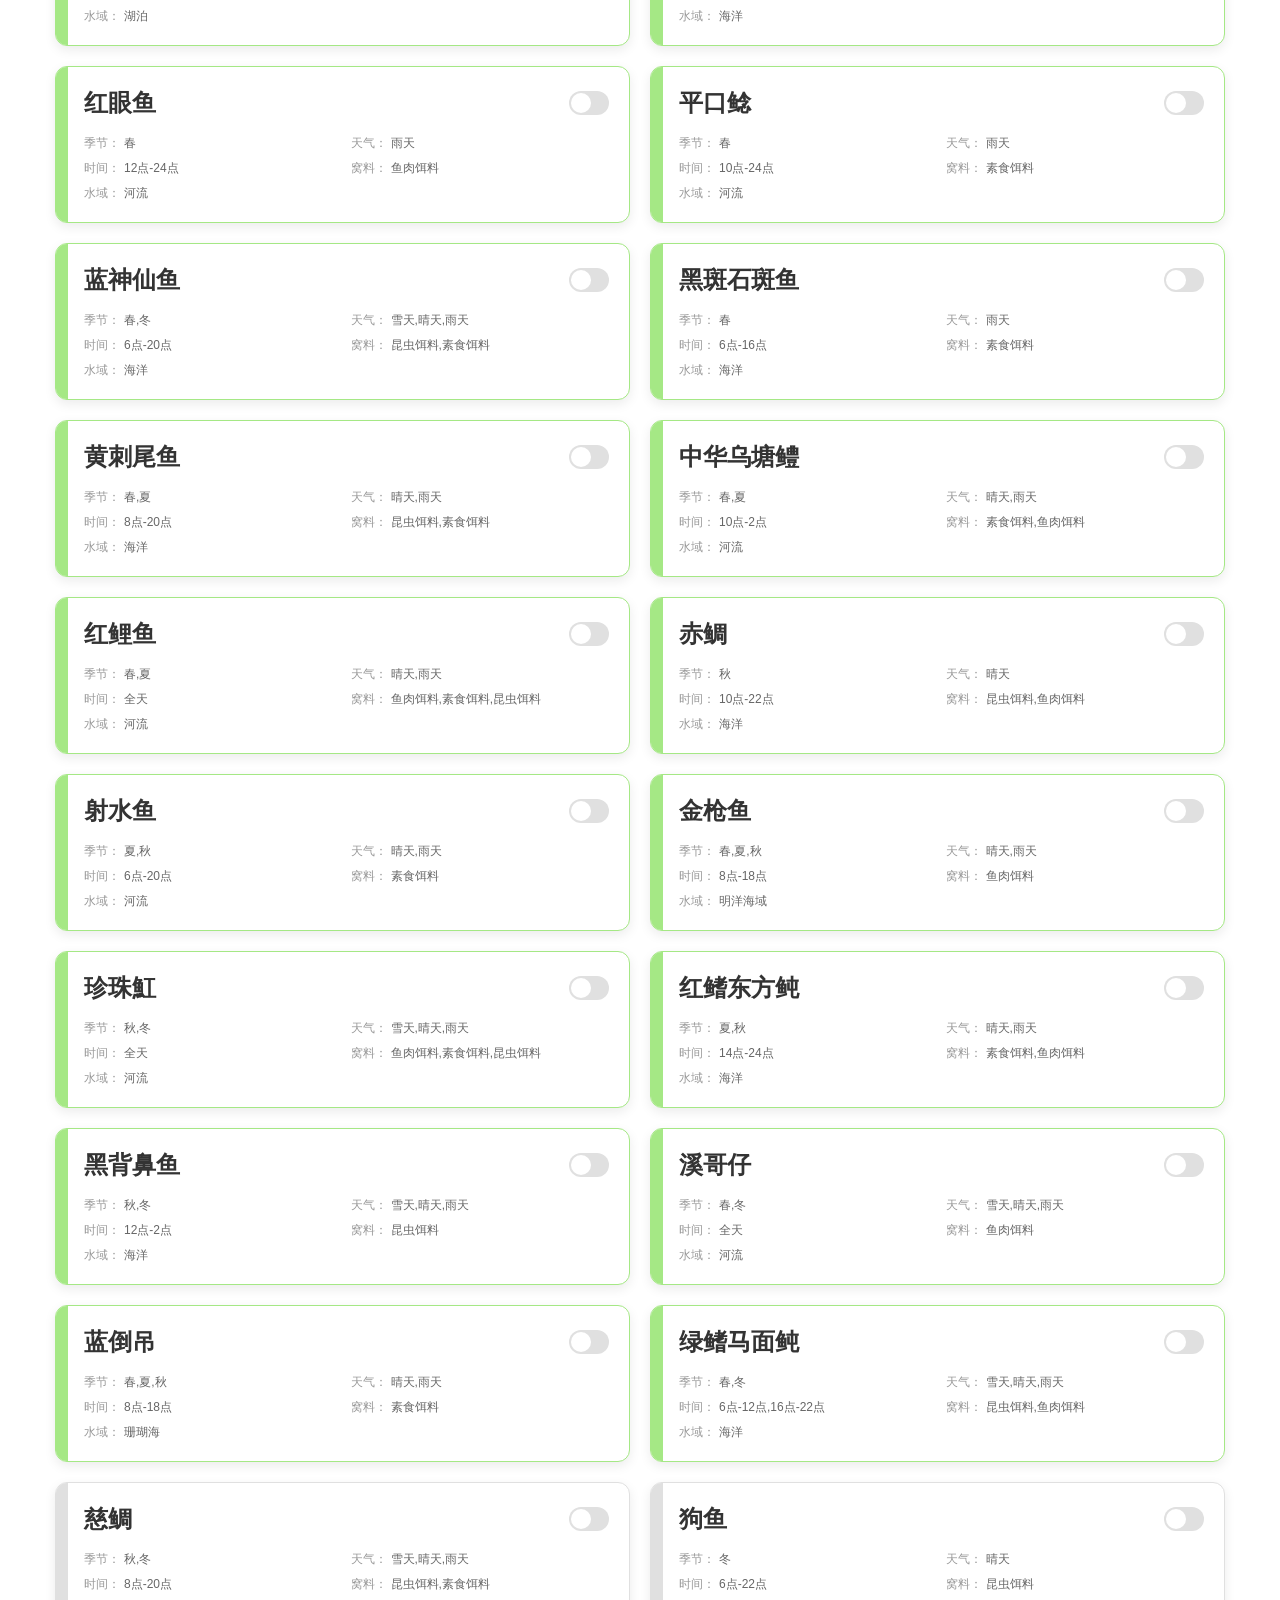
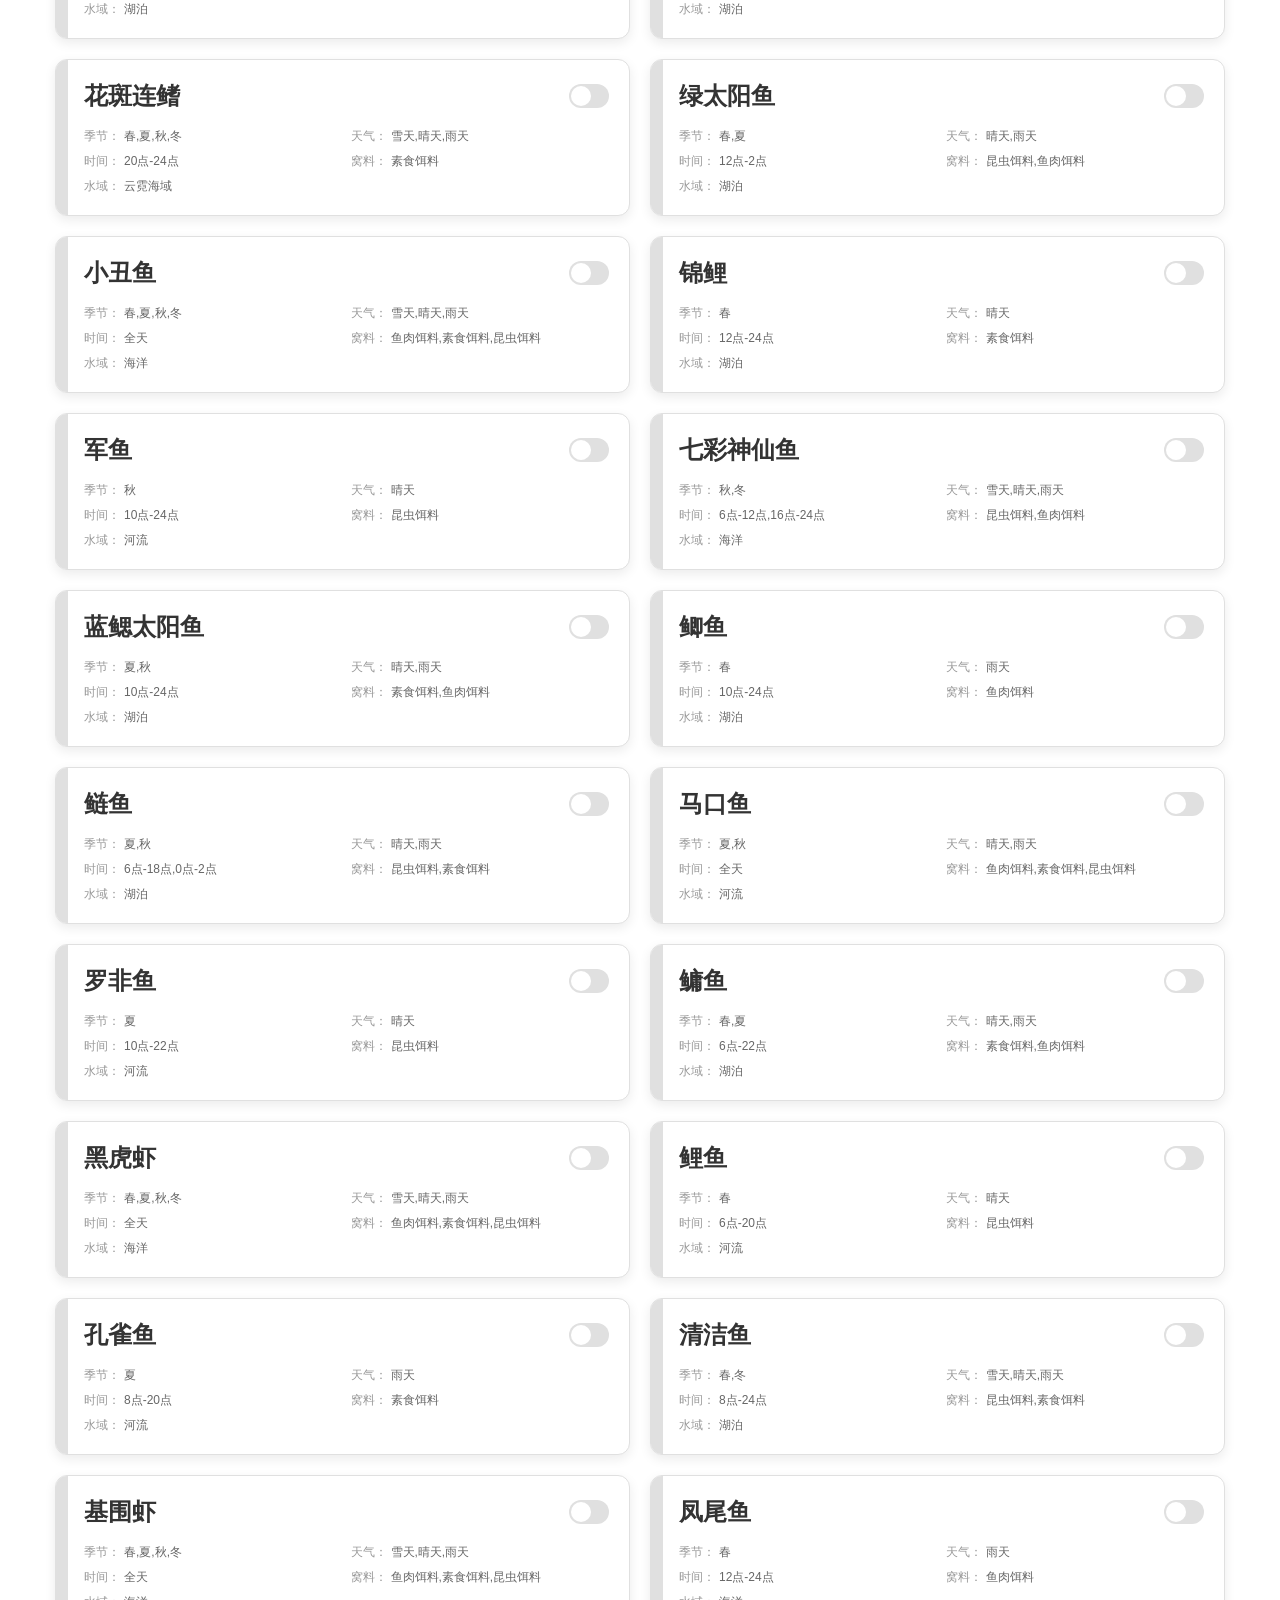
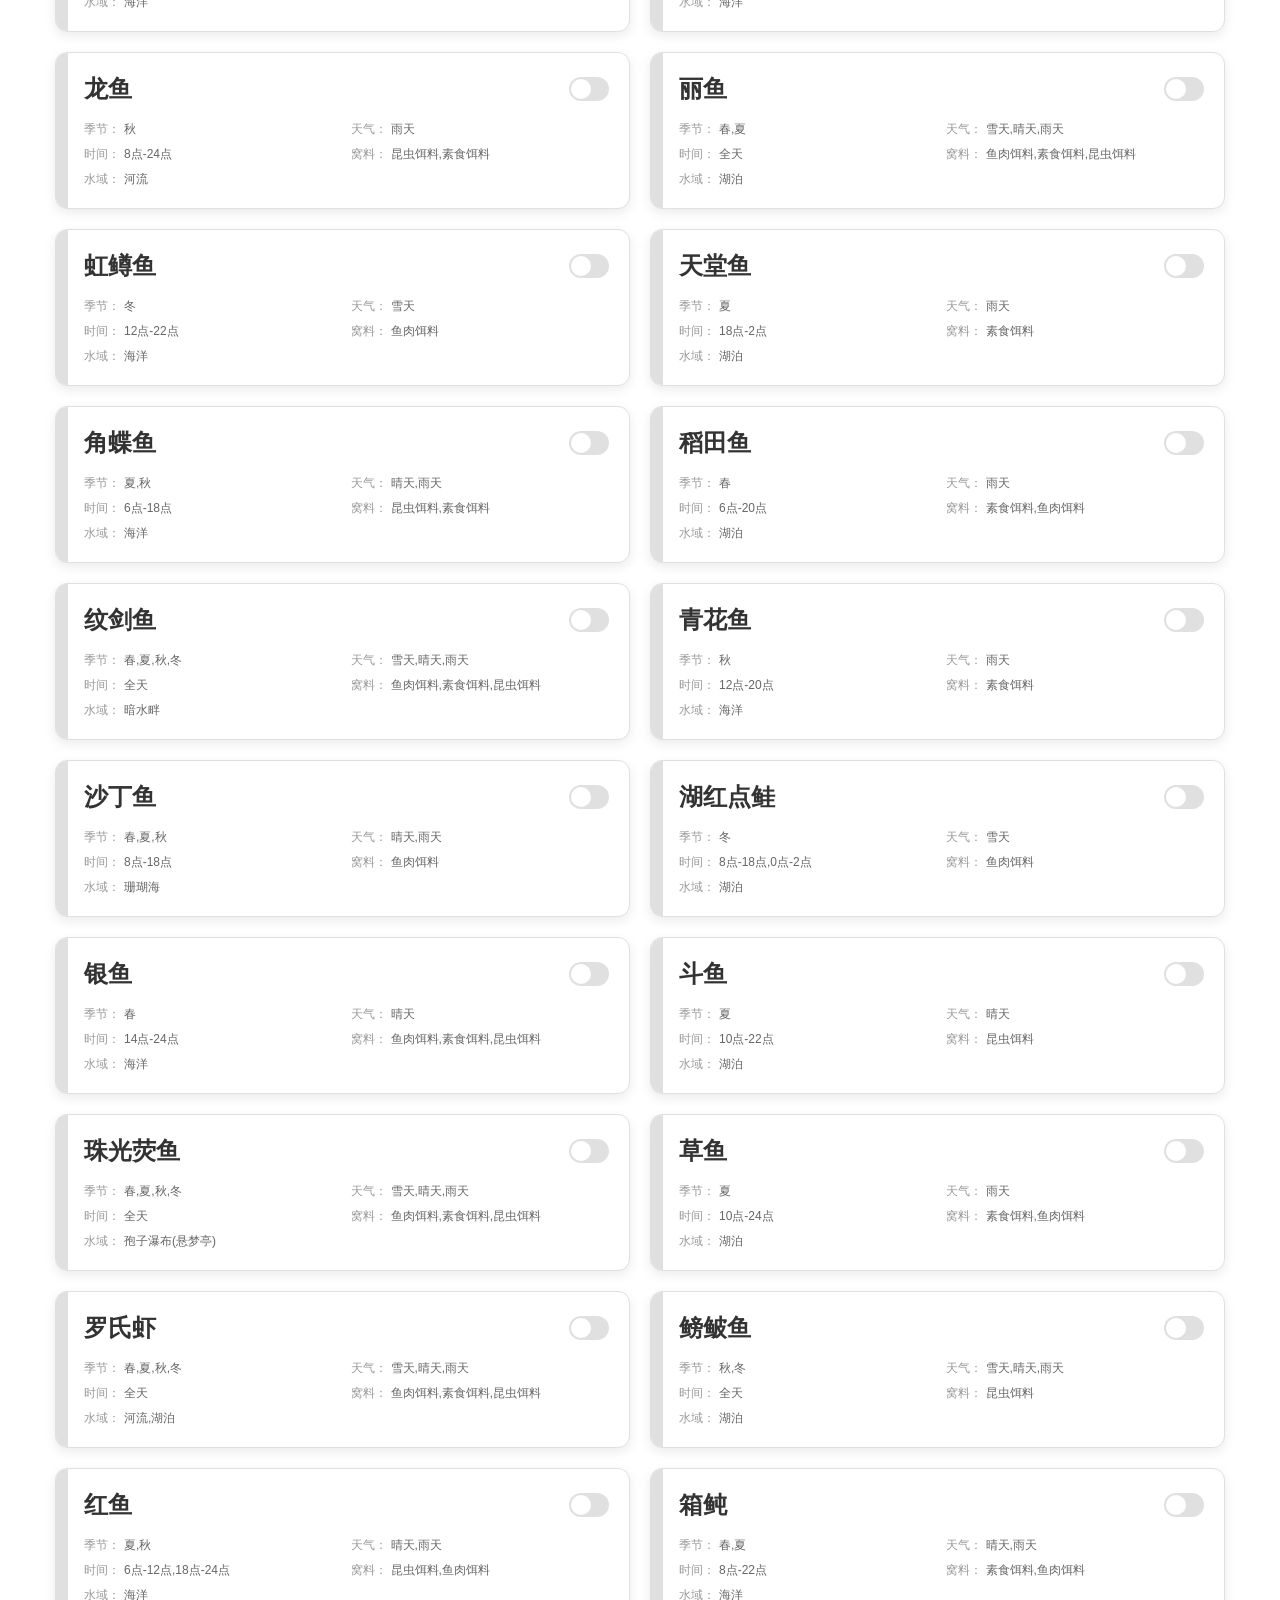
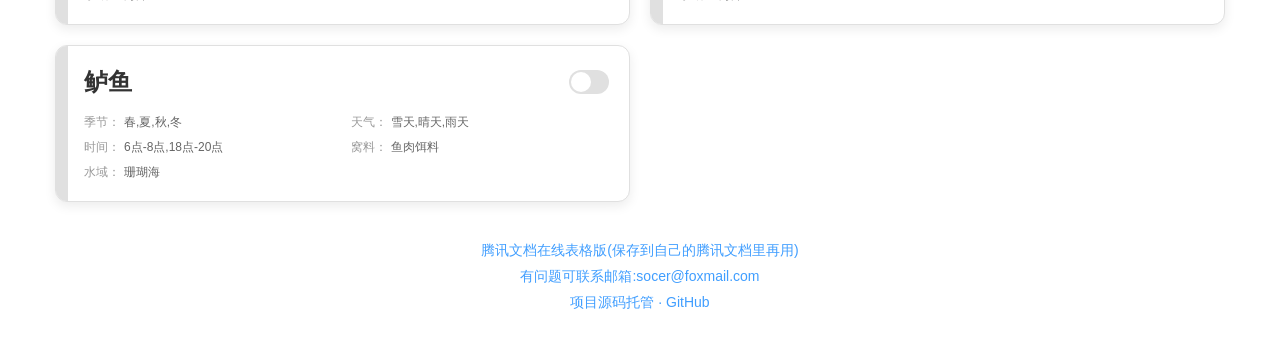
==== commit 60c20441: "Add files via upload" ====
--- a/index.html
+++ b/index.html
@@ -2,46 +2,67 @@
 <html lang="zh-CN">
 <head>
     <meta charset="UTF-8">
-    <meta name="viewport" content="width=device-width, initial-scale=1.0, maximum-scale=1.0"> <!-- 新增maximum-scale防止缩放错乱 -->
+    <meta name="viewport" content="width=device-width, initial-scale=1.0, maximum-scale=1.0">
     <title>星砂岛钓鱼佬手记</title>
     <link rel="stylesheet" href="style.css">
+    <script>
+        var _hmt = _hmt || [];
+        (function() {
+            var hm = document.createElement("script");
+            hm.src = "https://hm.baidu.com/hm.js?9a6b3ce1868acaaec8679f2963414851";
+            var s = document.getElementsByTagName("script")[0];
+            s.parentNode.insertBefore(hm, s);
+        })();
+    </script>
 </head>
 <body>
+    <button class="version-switch-btn" onclick="window.location.href='XSD plus/index.html'">体验新版</button>
+    <div class="tabs-container">
+        <button class="tab-btn active" onclick="window.location.href='index.html'">鱼类图鉴</button>
+        <button class="tab-btn" onclick="window.location.href='seashore-index.html'">赶海图鉴</button>
+        <button class="tab-btn" onclick="window.location.href='insect-index.html'">昆虫图鉴</button>
+    </div>
     <div class="container">
         <h1>星砂岛钓鱼佬手记</h1>
-        
-        <!-- 导入/导出按钮 -->
+
         <div class="import-export-btn-group">
-            <button id="export-collect" class="export-btn">导出图鉴信息</button>
-            <button id="import-collect" class="import-btn">导入图鉴信息</button>
+            <button id="export-all" class="export-btn">导出图鉴信息</button>
+            <button id="import-all" class="import-btn">导入图鉴信息</button>
+            <!-- 云端备份按钮暂时隐藏，保留功能以便后续启用 -->
+            <button id="backup-cloud" class="export-btn" style="background-color:#722ed1; display:none;">备份到云端</button>
+            <button id="restore-cloud" class="import-btn" style="background-color:#722ed1; display:none;">从云端恢复</button>
         </div>
 
         <div class="tip-text">✨ 收藏标记保存在本地浏览器，清除缓存会丢失哦～更换设备或清除缓存前记得先导出~</div>
 
-        <!-- 全局搜索框 -->
         <div class="search-wrapper">
-            <input 
-                type="text" 
-                id="global-search" 
-                placeholder="搜索名称 / 季节 / 水域 / 窝料 / 时间(如15点)..."
-            >
+            <input type="text" id="global-search" placeholder="搜索名称 / 季节 / 水域 / 窝料 ...">
             <button id="search-btn" class="search-btn">搜索</button>
-            <button class="quick-btn" onclick="quickFilter('all-day')">全天</button>
-            <button class="quick-btn" onclick="quickFilter('day')">白天</button>
-            <button class="quick-btn" onclick="quickFilter('night')">夜晚</button>
         </div>
 
-        <!-- 筛选栏 -->
         <div class="filter-bar">
+            <!-- 季节筛选 - 移除全选，新增精准开关 -->
             <div class="filter-item">
                 <label>季节:</label>
-                <select id="season-filter">
-                    <option value="all" selected>全部</option>
-                    <option value="春">春季</option>
-                    <option value="夏">夏季</option>
-                    <option value="秋">秋季</option>
-                    <option value="冬">冬季</option>
-                </select>
+                <div style="display: flex; align-items: center; gap: 10px; flex-wrap: wrap;">
+                    <label style="display: flex; align-items: center; gap: 4px; white-space: nowrap;">
+                        <input type="checkbox" id="season-precise-toggle"> 精准筛选季节
+                    </label>
+                    <div class="season-check-group" id="season-group">
+                        <label class="season-checkbox-item">
+                            <input type="checkbox" value="春" class="season-checkbox"> 春
+                        </label>
+                        <label class="season-checkbox-item">
+                            <input type="checkbox" value="夏" class="season-checkbox"> 夏
+                        </label>
+                        <label class="season-checkbox-item">
+                            <input type="checkbox" value="秋" class="season-checkbox"> 秋
+                        </label>
+                        <label class="season-checkbox-item">
+                            <input type="checkbox" value="冬" class="season-checkbox"> 冬
+                        </label>
+                    </div>
+                </div>
             </div>
             <div class="filter-item">
                 <label>水域:</label>
@@ -84,47 +105,36 @@
                 </select>
             </div>
             <div class="filter-item">
-                <label>时段:</label>
-                <select id="time-filter">
-                    <option value="all" selected>全部</option>
-                    <option value="0-6">凌晨0-6点</option>
-                    <option value="6-12">上午6-12点</option>
-                    <option value="12-18">下午12-18点</option>
-                    <option value="18-24">晚上18-24点</option>
-                    <option value="cross">跨0点</option>
-                </select>
-            </div>
-            <div class="filter-item">
                 <button id="reset-filter" class="reset-btn">重置筛选</button>
             </div>
         </div>
 
-        <!-- 已选筛选标签 -->
         <div class="filter-tags" id="filter-tags"></div>
 
-        <!-- 统计 -->
         <div class="stats">
-            图鉴总计: <span id="total-count">0</span> 种 | 已收集: <span id="collected-count">0</span> 种
+            <span>图鉴总计: <span id="total-count">0</span> 种 | 已收集: <span id="collected-count">0</span> 种</span>
+            <div class="progress-container">
+                <div class="progress-bar">
+                    <div id="progress-fill" class="progress-fill" style="width:0%"></div>
+                </div>
+                <span class="progress-text" id="progress-text">0%</span>
+            </div>
         </div>
 
-        <!-- 无结果提示 -->
-        <div id="empty-tip" class="empty-tip" style="display:none;">
+        <div id="empty-tip" class="empty-tip hidden">
             <p>暂无匹配的鱼种哦～😟</p>
-            <button onclick="resetAllFilters()" class="reset-btn">一键重置筛选</button>
+            <button id="reset-filter-empty" class="reset-btn">一键重置筛选</button>
         </div>
 
-        <!-- 名称列表 -->
         <div class="name-list" id="name-list"></div>
 
-        <!-- 底部署名 -->
         <div class="footer-signature">
             <a href="https://docs.qq.com/sheet/DZWRzREJ2Z0ttR0RC?tab=BB08J2" target="_blank" rel="noopener noreferrer">腾讯文档在线表格版(保存到自己的腾讯文档里再用)</a>
-            <a target="_blank" rel="noopener noreferrer">有问题可联系邮箱:socer@foxmail.com</a>
-            <!-- 新增这一行 -->
+            <a href="mailto:socer@foxmail.com" target="_blank" rel="noopener noreferrer">有问题可联系邮箱:socer@foxmail.com</a>
             <a href="https://github.com/Marsocer/mikossan" target="_blank" rel="noopener noreferrer">项目源码托管 · GitHub</a>
         </div>
     </div>
 
-    <script src="script.js"></script>
+    <script type="module" src="script.js"></script>
 </body>
 </html>
--- a/style.css
+++ b/style.css
@@ -1,4 +1,22 @@
-/* ========== 1. 浏览器默认样式重置 ========== */
+/* ========== 1. 变量定义 ========== */
+:root {
+    --primary-color: #409eff;
+    --success-color: #52c41a;
+    --danger-color: #ff4d4f;
+    --text-primary: #333;
+    --text-secondary: #666;
+    --text-light: #999;
+    --border-color: #e6e6e6;
+    --shadow-light: 0 4px 12px rgba(0, 0, 0, 0.08);
+    --shadow-hover: 0 8px 20px rgba(0, 0, 0, 0.12);
+    --rank-yellow: #ffd766;
+    --rank-purple: #d885e8;
+    --rank-blue: #66b3ff;
+    --rank-green: #a5e885;
+    --rank-gray: #e0e0e0;
+}
+
+/* ========== 2. 重置 ========== */
 * {
     margin: 0;
     padding: 0;
@@ -20,7 +38,7 @@
     text-decoration: none;
 }
 
-/* ========== 2. 全局容器 ========== */
+/* ========== 3. 全局容器 ========== */
 .container {
     max-width: 1200px;
     width: 100%;
@@ -29,13 +47,13 @@
 }
 h1 {
     text-align: center;
-    color: #333;
+    color: var(--text-primary);
     margin-bottom: 20px;
     font-size: 28px;
     font-weight: 600;
 }
 
-/* ========== 3. 导入导出按钮组 ========== */
+/* ========== 4. 导入导出按钮 ========== */
 .import-export-btn-group {
     text-align: center;
     margin-bottom: 15px;
@@ -49,78 +67,85 @@
     transition: all 0.2s ease;
 }
 .export-btn {
-    background-color: #52c41a;
+    background-color: var(--success-color);
     color: #fff;
 }
 .import-btn {
-    background-color: #409eff;
+    background-color: var(--primary-color);
     color: #fff;
 }
-.export-btn:hover {
-    background-color: #49a81a;
-}
-.import-btn:hover {
-    background-color: #3385d6;
-}
-
-/* ========== 4. 提示文本 ========== */
+.export-btn:hover { background-color: #49a81a; }
+.import-btn:hover { background-color: #3385d6; }
+
+/* ========== 5. 提示文本 ========== */
 .tip-text {
     text-align: center;
     font-size: 14px;
-    color: #999;
+    color: var(--text-light);
     margin-bottom: 20px;
     line-height: 1.5;
-}
-
-/* ========== 5. 搜索栏 ========== */
+    width: 100%;
+    display: block;
+    padding: 0 10px;
+}
+
+/* ========== 6. 搜索栏 ========== */
 .search-wrapper {
     display: flex;
     align-items: center;
     justify-content: center;
     gap: 8px;
     margin-bottom: 20px;
-    flex-wrap: wrap;
+    width: 100%;
+    padding: 0 5px;
 }
 #global-search {
-    width: 100%;
-    max-width: 350px;
+    flex: 1;
+    min-width: 0;
     height: 36px;
     padding: 0 12px;
-    border: 1px solid #e6e6e6;
-    border-radius: 4px;
-    font-size: 14px;
-    color: #333;
+    border: 1px solid var(--border-color);
+    border-radius: 4px;
+    font-size: 14px;
+    color: var(--text-primary);
 }
 .search-btn {
+    flex-shrink: 0;
     height: 36px;
     padding: 0 18px;
-    background-color: #409eff;
+    background-color: var(--primary-color);
     color: #fff;
     border-radius: 4px;
     cursor: pointer;
     font-size: 14px;
     transition: all 0.2s ease;
-}
-.search-btn:hover {
-    background-color: #3385d6;
-}
-.quick-btn {
-    padding: 0 15px;
-    height: 36px;
-    border: 1px solid #409eff;
-    background: #fff;
-    color: #409eff;
-    border-radius: 4px;
-    cursor: pointer;
-    font-size: 14px;
-    transition: all 0.2s ease;
-}
-.quick-btn:hover {
-    background: #409eff;
-    color: #fff;
-}
-
-/* ========== 6. 筛选栏 ========== */
+    min-width: 80px;
+}
+.search-btn:hover { background-color: #3385d6; }
+
+/* ========== 7. 季节复选框组 ========== */
+.season-check-group {
+    display: flex;
+    gap: 10px;
+    align-items: center;
+    flex-wrap: wrap;
+}
+.season-checkbox-item {
+    display: flex;
+    align-items: center;
+    gap: 4px;
+    font-size: 14px;
+    color: var(--text-secondary);
+    cursor: pointer;
+}
+.season-checkbox-item input {
+    width: 16px;
+    height: 16px;
+    border: 1px solid var(--border-color);
+    border-radius: 2px;
+}
+
+/* ========== 8. 筛选栏 ========== */
 .filter-bar {
     display: flex;
     flex-wrap: wrap;
@@ -139,53 +164,81 @@
 }
 .filter-item label {
     margin-right: 8px;
-    color: #666;
+    color: var(--text-secondary);
 }
 .filter-item select {
     height: 32px;
     padding: 0 10px;
-    border: 1px solid #e6e6e6;
-    border-radius: 4px;
-    font-size: 14px;
-    color: #333;
+    border: 1px solid var(--border-color);
+    border-radius: 4px;
+    font-size: 14px;
+    color: var(--text-primary);
     min-width: 120px;
 }
 .reset-btn {
     height: 32px;
     padding: 0 15px;
-    border: 1px solid #ff4d4f;
+    border: 1px solid var(--danger-color);
     background-color: #fff;
-    color: #ff4d4f;
+    color: var(--danger-color);
     border-radius: 4px;
     cursor: pointer;
     font-size: 14px;
     transition: all 0.2s ease;
 }
 .reset-btn:hover {
-    background-color: #ff4d4f;
+    background-color: var(--danger-color);
     color: #fff;
 }
 
-/* ========== 7. 统计信息 ========== */
+/* ========== 9. 统计信息 ========== */
 .stats {
-    text-align: center;
-    font-size: 14px;
-    color: #666;
+    display: flex;
+    align-items: center;
+    justify-content: center;
+    gap: 15px;
     margin-bottom: 20px;
 }
-
-/* ========== 8. 无结果提示 ========== */
+.progress-container {
+    display: inline-flex;
+    align-items: center;
+    gap: 8px;
+}
+.progress-bar {
+    width: 100px;
+    height: 8px;
+    background-color: #f0f0f0;
+    border-radius: 4px;
+    overflow: hidden;
+}
+.progress-fill {
+    height: 100%;
+    background-color: var(--success-color);
+    border-radius: 4px;
+    transition: width 0.3s ease;
+    width: 0%;
+}
+.progress-text {
+    font-size: 13px;
+    color: var(--text-secondary);
+    min-width: 45px;
+}
+
+/* ========== 10. 无结果提示 ========== */
 .empty-tip {
     text-align: center;
     padding: 50px 0;
-    color: #999;
+    color: var(--text-light);
     font-size: 14px;
 }
 .empty-tip .reset-btn {
     margin-top: 15px;
 }
-
-/* ========== 9. 鱼类卡片列表（加宽卡片宽度） ========== */
+.hidden {
+    display: none !important;
+}
+
+/* ========== 11. 卡片列表 ========== */
 .name-list {
     max-width: 1200px;
     width: 100%;
@@ -195,99 +248,50 @@
     gap: 20px;
 }
 
-/* ========== 10. 鱼类卡片样式 ========== */
+/* ========== 12. 卡片样式 ========== */
 .name-item {
     position: relative;
     padding: 20px;
     border-radius: 12px;
     background-color: #fff;
-    box-shadow: 0 4px 12px rgba(0, 0, 0, 0.08);
-    transition: all 0.3s ease; /* 延长过渡时间，动画更丝滑 */
+    box-shadow: var(--shadow-light);
+    transition: all 0.3s ease;
     display: flex;
     flex-direction: column;
     gap: 16px;
     overflow: hidden;
-    /* 取消卡片默认光标，仅开关显示指针 */
     cursor: default;
 }
-/* 核心：鼠标悬浮上浮效果 */
 .name-item:hover {
-    transform: translateY(-6px); /* 向上浮6px */
-    box-shadow: 0 8px 20px rgba(0, 0, 0, 0.12); /* 强化阴影，提升层次感 */
-}
-
-/* --- 等级配色与描边 --- */
-/* 鱼王：黄色点缀 + 黄色描边 */
-.name-item.rank-鱼王 {
-    border: 1px solid #ffd766;
-}
-.name-item.rank-鱼王::before {
+    transform: translateY(-6px);
+    box-shadow: var(--shadow-hover);
+}
+
+/* 所有等级通用的伪元素位置 */
+.name-item::before {
     content: '';
     position: absolute;
     top: 0;
     left: 0;
     width: 12px;
     height: 100%;
-    background-color: #ffd766;
-}
-
-/* 传说：紫色点缀 + 紫色描边 */
-.name-item.rank-传说 {
-    border: 1px solid #d885e8;
-}
-.name-item.rank-传说::before {
-    content: '';
-    position: absolute;
-    top: 0;
-    left: 0;
-    width: 12px;
-    height: 100%;
-    background-color: #d885e8;
-}
-
-/* 优质：蓝色点缀 + 蓝色描边 */
-.name-item.rank-优质 {
-    border: 1px solid #66b3ff;
-}
-.name-item.rank-优质::before {
-    content: '';
-    position: absolute;
-    top: 0;
-    left: 0;
-    width: 12px;
-    height: 100%;
-    background-color: #66b3ff;
-}
-
-/* 普通：绿色点缀 + 绿色描边 */
-.name-item.rank-普通 {
-    border: 1px solid #a5e885;
-}
-.name-item.rank-普通::before {
-    content: '';
-    position: absolute;
-    top: 0;
-    left: 0;
-    width: 12px;
-    height: 100%;
-    background-color: #a5e885;
-}
-
-/* 常见：浅灰点缀 + 浅灰描边 */
-.name-item.rank-常见 {
-    border: 1px solid #e0e0e0;
-}
-.name-item.rank-常见::before {
-    content: '';
-    position: absolute;
-    top: 0;
-    left: 0;
-    width: 12px;
-    height: 100%;
-    background-color: #e0e0e0;
-}
-
-/* --- 卡片头部：鱼名 + 开关 --- */
+}
+
+/* 等级配色 */
+.name-item.rank-鱼王::before { background-color: var(--rank-yellow); }
+.name-item.rank-传说::before { background-color: var(--rank-purple); }
+.name-item.rank-优质::before { background-color: var(--rank-blue); }
+.name-item.rank-普通::before { background-color: var(--rank-green); }
+.name-item.rank-常见::before { background-color: var(--rank-gray); }
+
+/* 描边 */
+.name-item.rank-鱼王 { border: 1px solid var(--rank-yellow); }
+.name-item.rank-传说 { border: 1px solid var(--rank-purple); }
+.name-item.rank-优质 { border: 1px solid var(--rank-blue); }
+.name-item.rank-普通 { border: 1px solid var(--rank-green); }
+.name-item.rank-常见 { border: 1px solid var(--rank-gray); }
+
+/* 卡片头部 */
 .card-header {
     display: flex;
     justify-content: space-between;
@@ -296,17 +300,17 @@
 .fish-name {
     font-size: 24px;
     font-weight: 600;
-    color: #333;
+    color: var(--text-primary);
     margin-left: 8px;
 }
 .toggle-switch {
     width: 40px;
     height: 24px;
     border-radius: 12px;
-    background-color: #e0e0e0;
+    background-color: var(--rank-gray);
     position: relative;
     transition: all 0.2s ease;
-    cursor: pointer; /* 仅开关显示指针光标 */
+    cursor: pointer;
 }
 .toggle-switch::after {
     content: '';
@@ -319,27 +323,25 @@
     background-color: #fff;
     transition: all 0.2s ease;
 }
-/* 已拥有状态：绿色开关 */
 .name-item.owned .toggle-switch {
-    background-color: #52c41a;
+    background-color: var(--success-color);
 }
 .name-item.owned .toggle-switch::after {
     left: 18px;
 }
 
-/* --- 卡片信息区：大屏一行，小屏换行 --- */
+/* 卡片信息区 */
 .card-info {
     display: grid;
     grid-template-columns: 1fr 1fr;
     gap: 8px;
     font-size: 12px;
-    color: #666;
+    color: var(--text-secondary);
     margin-left: 8px;
 }
 .info-item {
-    /* 大屏默认：强制一行 + 超长省略 */
-    display: flex;
-    align-items: flex-start; /* 换行时对齐更美观 */
+    display: flex;
+    align-items: flex-start;
     gap: 4px;
     white-space: nowrap;
     overflow: hidden;
@@ -347,57 +349,527 @@
 }
 .info-label {
     font-weight: 500;
-    color: #999;
-    flex-shrink: 0; /* 标签不压缩 */
-}
-
-/* ========== 11. 页脚 ========== */
+    color: var(--text-light);
+    flex-shrink: 0;
+}
+
+/* ========== 13. 页脚 ========== */
 .footer-signature {
     margin-top: 40px;
     text-align: center;
     font-size: 14px;
-    color: #999;
+    color: var(--text-light);
     display: flex;
     flex-direction: column;
     gap: 8px;
     padding-bottom: 20px;
 }
 .footer-signature a {
-    color: #409eff;
-    text-decoration: none;
+    color: var(--primary-color);
 }
 .footer-signature a:hover {
     text-decoration: underline;
 }
 
-/* ========== 12. 响应式适配（核心：小屏自动换行） ========== */
+/* ========== 14. 图鉴切换按钮 ========== */
+.tabs-container {
+    position: absolute;
+    top: 20px;
+    right: 20px;
+    display: flex;
+    gap: 10px;
+    z-index: 100;
+}
+.tab-btn {
+    padding: 8px 16px;
+    background-color: #f0f8ff;
+    border: 1px solid #4a90e2;
+    border-radius: 6px;
+    color: #4a90e2;
+    font-size: 14px;
+    cursor: pointer;
+    transition: all 0.2s ease;
+}
+.tab-btn:hover {
+    background-color: #e6f0ff;
+    border-color: #2979ff;
+}
+.tab-btn.active {
+    background-color: #4a90e2;
+    color: white;
+    border-color: #2979ff;
+    font-weight: bold;
+}
+
+/* ========== 15. 筛选标签 ========== */
+.filter-tags {
+    display: flex;
+    flex-wrap: wrap;
+    gap: 8px;
+    margin: 10px 0 15px;
+    min-height: 30px;
+}
+.filter-tag {
+    display: inline-flex;
+    align-items: center;
+    background-color: #f0f0f0;
+    border-radius: 16px;
+    padding: 4px 12px;
+    font-size: 13px;
+    color: #333;
+    transition: all 0.2s;
+}
+.filter-tag .remove-tag {
+    margin-left: 6px;
+    font-size: 16px;
+    line-height: 1;
+    cursor: pointer;
+    color: #999;
+    font-weight: bold;
+}
+.filter-tag .remove-tag:hover {
+    color: #ff4d4f;
+}
+
+/* ========== 16. 骨架屏 ========== */
+.name-item.skeleton {
+    pointer-events: none;
+    animation: skeleton-loading 1.2s ease-in-out infinite;
+}
+@keyframes skeleton-loading {
+    0% { opacity: 0.6; }
+    50% { opacity: 1; }
+    100% { opacity: 0.6; }
+}
+.skeleton .skeleton-title {
+    width: 120px;
+    height: 24px;
+    background-color: #e0e0e0;
+    border-radius: 4px;
+}
+.skeleton .skeleton-switch {
+    width: 40px;
+    height: 24px;
+    background-color: #e0e0e0;
+    border-radius: 12px;
+}
+.skeleton .card-info {
+    display: grid;
+    grid-template-columns: 1fr 1fr;
+    gap: 8px;
+}
+.skeleton .skeleton-line {
+    height: 16px;
+    background-color: #e0e0e0;
+    border-radius: 4px;
+}
+.skeleton .skeleton-line:nth-child(odd) {
+    width: 80%;
+}
+.skeleton .skeleton-line:nth-child(even) {
+    width: 60%;
+}
+
+/* ========== 17. 响应式适配 ========== */
 @media (max-width: 768px) {
-    h1 {
-        font-size: 24px;
-    }
-    .filter-bar {
-        gap: 8px 10px;
-    }
-    .name-list {
-        grid-template-columns: repeat(auto-fill, minmax(280px, 1fr));
-        gap: 15px;
-    }
-    .name-item {
-        padding: 16px;
-    }
-    .fish-name {
-        font-size: 20px;
-    }
-    /* 小屏：取消强制一行，允许换行 */
-    .info-item {
+    h1 { font-size: 24px; }
+    .filter-bar { gap: 8px 10px; }
+    .name-list { grid-template-columns: repeat(auto-fill, minmax(280px, 1fr)); gap: 15px; }
+    .name-item { padding: 16px; }
+    .fish-name { font-size: 20px; }
+    .info-item { white-space: normal; overflow: visible; text-overflow: clip; line-height: 1.4; }
+    .name-item:hover { transform: translateY(-3px); }
+    .search-wrapper { padding: 0 2px; gap: 6px; }
+    .search-btn { padding: 0 12px; min-width: 70px; font-size: 13px; }
+    #global-search { font-size: 13px; padding: 0 10px; }
+    .tip-text { font-size: 13px; padding: 0 15px; }
+    .season-check-group { gap: 6px; }
+    .season-checkbox-item { font-size: 13px; }
+    .tabs-container {
+        position: static;
+        justify-content: center;
+        margin: 10px 0 20px;
+        flex-wrap: wrap;
+        gap: 8px;
+    }
+    .tab-btn { padding: 6px 12px; font-size: 12px; }
+    .stats {
+        flex-direction: column;
+        gap: 8px;
+    }
+    .progress-bar {
+        width: 80px;
+    }
+}
+
+/* ========== 18. 物种管理按钮 ========== */
+.manage-btn {
+    padding: 10px 20px;
+    border-radius: 4px;
+    cursor: pointer;
+    font-size: 14px;
+    margin: 0 5px;
+    background-color: #fa8c16;
+    color: #fff;
+    transition: all 0.2s ease;
+}
+.manage-btn:hover { background-color: #d46b08; }
+
+/* ========== 19. 自定义徽章 ========== */
+.custom-badge {
+    display: inline-block;
+    padding: 1px 6px;
+    border-radius: 3px;
+    font-size: 11px;
+    margin-left: 8px;
+    vertical-align: middle;
+    font-weight: normal;
+}
+.custom-badge.added {
+    background: #fff7e6;
+    color: #fa8c16;
+    border: 1px solid #ffd591;
+}
+.custom-badge.modified {
+    background: #e6f7ff;
+    color: #1890ff;
+    border: 1px solid #91d5ff;
+}
+
+/* ========== 20. 物种管理模态框 ========== */
+.manage-modal-overlay {
+    position: fixed;
+    top: 0; left: 0; right: 0; bottom: 0;
+    background: rgba(0, 0, 0, 0.5);
+    z-index: 1000;
+    display: flex;
+    align-items: center;
+    justify-content: center;
+    padding: 20px;
+}
+.manage-modal {
+    background: #fff;
+    border-radius: 12px;
+    width: 100%;
+    max-width: 700px;
+    max-height: 85vh;
+    display: flex;
+    flex-direction: column;
+    overflow: hidden;
+}
+.manage-modal-header {
+    display: flex;
+    justify-content: space-between;
+    align-items: center;
+    padding: 20px;
+    border-bottom: 1px solid #f0f0f0;
+    flex-shrink: 0;
+}
+.manage-modal-header h2 {
+    font-size: 20px;
+    color: var(--text-primary);
+    font-weight: 600;
+}
+.manage-close-btn {
+    font-size: 28px;
+    color: var(--text-light);
+    cursor: pointer;
+    line-height: 1;
+    background: none;
+    border: none;
+    padding: 0;
+}
+.manage-close-btn:hover { color: var(--text-primary); }
+.manage-modal-body {
+    flex: 1;
+    overflow-y: auto;
+    padding: 20px;
+}
+
+/* 管理列表 */
+.manage-toolbar {
+    display: flex;
+    gap: 10px;
+    margin-bottom: 15px;
+}
+.manage-toolbar input {
+    flex: 1;
+    min-width: 0;
+    height: 36px;
+    padding: 0 12px;
+    border: 1px solid var(--border-color);
+    border-radius: 4px;
+    font-size: 14px;
+    color: var(--text-primary);
+}
+.manage-add-btn {
+    padding: 0 16px;
+    height: 36px;
+    background: var(--success-color);
+    color: #fff;
+    border: none;
+    border-radius: 4px;
+    cursor: pointer;
+    font-size: 14px;
+    white-space: nowrap;
+    transition: all 0.2s;
+}
+.manage-add-btn:hover { background: #49a81a; }
+
+.manage-list {
+    display: flex;
+    flex-direction: column;
+    gap: 8px;
+}
+.manage-species-item {
+    display: flex;
+    justify-content: space-between;
+    align-items: center;
+    padding: 12px;
+    border: 1px solid var(--border-color);
+    border-radius: 8px;
+    transition: all 0.2s;
+}
+.manage-species-item:hover { border-color: var(--primary-color); }
+.manage-species-item.deleted {
+    opacity: 0.5;
+    background: #f9f9f9;
+}
+.manage-species-info {
+    flex: 1;
+    min-width: 0;
+}
+.manage-species-name {
+    font-size: 16px;
+    font-weight: 600;
+    color: var(--text-primary);
+    margin-right: 8px;
+}
+.manage-rank-badge {
+    display: inline-block;
+    padding: 2px 8px;
+    border-radius: 4px;
+    font-size: 12px;
+    margin-right: 6px;
+}
+.manage-rank-badge.rank-鱼王 { background: var(--rank-yellow); color: #333; }
+.manage-rank-badge.rank-传说 { background: var(--rank-purple); color: #fff; }
+.manage-rank-badge.rank-优质 { background: var(--rank-blue); color: #fff; }
+.manage-rank-badge.rank-普通 { background: var(--rank-green); color: #333; }
+.manage-rank-badge.rank-常见 { background: var(--rank-gray); color: #333; }
+.manage-custom-tag {
+    display: inline-block;
+    padding: 2px 6px;
+    background: #fff7e6;
+    color: #fa8c16;
+    border: 1px solid #ffd591;
+    border-radius: 4px;
+    font-size: 11px;
+}
+.manage-species-details {
+    font-size: 12px;
+    color: var(--text-light);
+    margin-top: 4px;
+    overflow: hidden;
+    text-overflow: ellipsis;
+    white-space: nowrap;
+}
+.manage-species-actions {
+    display: flex;
+    gap: 6px;
+    flex-shrink: 0;
+    margin-left: 10px;
+}
+.manage-edit-btn, .manage-delete-btn, .manage-restore-btn, .manage-reset-btn {
+    padding: 4px 10px;
+    border-radius: 4px;
+    font-size: 13px;
+    cursor: pointer;
+    border: 1px solid;
+    background: #fff;
+    transition: all 0.2s;
+}
+.manage-edit-btn { border-color: var(--primary-color); color: var(--primary-color); }
+.manage-edit-btn:hover { background: var(--primary-color); color: #fff; }
+.manage-delete-btn { border-color: var(--danger-color); color: var(--danger-color); }
+.manage-delete-btn:hover { background: var(--danger-color); color: #fff; }
+.manage-restore-btn { border-color: var(--success-color); color: var(--success-color); }
+.manage-restore-btn:hover { background: var(--success-color); color: #fff; }
+.manage-reset-btn { border-color: #fa8c16; color: #fa8c16; }
+.manage-reset-btn:hover { background: #fa8c16; color: #fff; }
+
+.manage-deleted-section {
+    margin-top: 20px;
+    padding-top: 15px;
+    border-top: 1px dashed var(--border-color);
+}
+.manage-deleted-section h3 {
+    font-size: 14px;
+    color: var(--text-light);
+    margin-bottom: 10px;
+    font-weight: normal;
+}
+
+/* 管理表单 */
+.manage-form-view {
+    display: flex;
+    flex-direction: column;
+    gap: 15px;
+}
+.manage-form-header {
+    display: flex;
+    align-items: center;
+    gap: 12px;
+}
+.manage-back-btn {
+    color: var(--primary-color);
+    font-size: 14px;
+    cursor: pointer;
+    background: none;
+    border: none;
+    padding: 0;
+}
+.manage-form-header h3 {
+    font-size: 18px;
+    color: var(--text-primary);
+    font-weight: 600;
+}
+.manage-form-body {
+    display: flex;
+    flex-direction: column;
+    gap: 12px;
+}
+.manage-form-field {
+    display: flex;
+    flex-direction: column;
+    gap: 4px;
+}
+.manage-form-field label {
+    font-size: 14px;
+    color: var(--text-secondary);
+    font-weight: 500;
+}
+.required-mark { color: var(--danger-color); }
+.manage-form-field input[type="text"] {
+    height: 36px;
+    padding: 0 12px;
+    border: 1px solid var(--border-color);
+    border-radius: 4px;
+    font-size: 14px;
+    color: var(--text-primary);
+}
+.manage-form-field select {
+    height: 36px;
+    padding: 0 10px;
+    border: 1px solid var(--border-color);
+    border-radius: 4px;
+    font-size: 14px;
+    color: var(--text-primary);
+}
+.manage-form-field .season-checkbox-group {
+    display: flex;
+    gap: 15px;
+    flex-wrap: wrap;
+}
+.manage-form-field .season-checkbox-group label {
+    display: flex;
+    align-items: center;
+    gap: 4px;
+    font-weight: normal;
+    cursor: pointer;
+    color: var(--text-secondary);
+}
+.manage-form-field .season-checkbox-group input {
+    width: 16px;
+    height: 16px;
+    border: 1px solid var(--border-color);
+    border-radius: 2px;
+}
+.manage-form-actions {
+    display: flex;
+    justify-content: flex-end;
+    gap: 10px;
+    margin-top: 10px;
+}
+.manage-cancel-btn {
+    padding: 8px 20px;
+    border: 1px solid var(--border-color);
+    border-radius: 4px;
+    color: var(--text-secondary);
+    cursor: pointer;
+    font-size: 14px;
+    background: #fff;
+    transition: all 0.2s;
+}
+.manage-cancel-btn:hover { background: #f5f5f5; }
+.manage-save-btn {
+    padding: 8px 20px;
+    background: var(--success-color);
+    color: #fff;
+    border: none;
+    border-radius: 4px;
+    cursor: pointer;
+    font-size: 14px;
+    transition: all 0.2s;
+}
+.manage-save-btn:hover { background: #49a81a; }
+
+/* 管理模态框移动端适配 */
+@media (max-width: 768px) {
+    .manage-modal {
+        max-width: 100%;
+        max-height: 90vh;
+        border-radius: 8px;
+    }
+    .manage-species-item {
+        flex-direction: column;
+        align-items: flex-start;
+        gap: 8px;
+    }
+    .manage-species-actions {
+        margin-left: 0;
+        width: 100%;
+        justify-content: flex-end;
+    }
+    .manage-species-details {
         white-space: normal;
-        overflow: visible;
-        text-overflow: clip;
-        line-height: 1.4; /* 换行后行高更舒适 */
-    }
-    /* 小屏悬浮上浮幅度减小，更适配移动端 */
-    .name-item:hover {
-        transform: translateY(-3px);
-        box-shadow: 0 6px 16px rgba(0, 0, 0, 0.1);
+    }
+    .manage-toolbar {
+        flex-direction: column;
+    }
+    .manage-add-btn {
+        width: 100%;
+    }
+}
+
+/* ========== 21. 体验新版按钮 ========== */
+.version-switch-btn {
+    position: absolute;
+    top: 20px;
+    left: 20px;
+    padding: 8px 16px;
+    background: linear-gradient(135deg, #667eea 0%, #764ba2 100%);
+    color: white;
+    border: none;
+    border-radius: 6px;
+    font-size: 14px;
+    cursor: pointer;
+    z-index: 100;
+    transition: all 0.2s ease;
+    box-shadow: 0 2px 8px rgba(102, 126, 234, 0.4);
+}
+.version-switch-btn:hover {
+    opacity: 0.9;
+    transform: translateY(-1px);
+    box-shadow: 0 4px 12px rgba(102, 126, 234, 0.5);
+}
+
+/* 体验新版按钮移动端适配 */
+@media (max-width: 768px) {
+    .version-switch-btn {
+        position: static;
+        display: block;
+        margin: 10px auto 0;
+        width: fit-content;
     }
 }
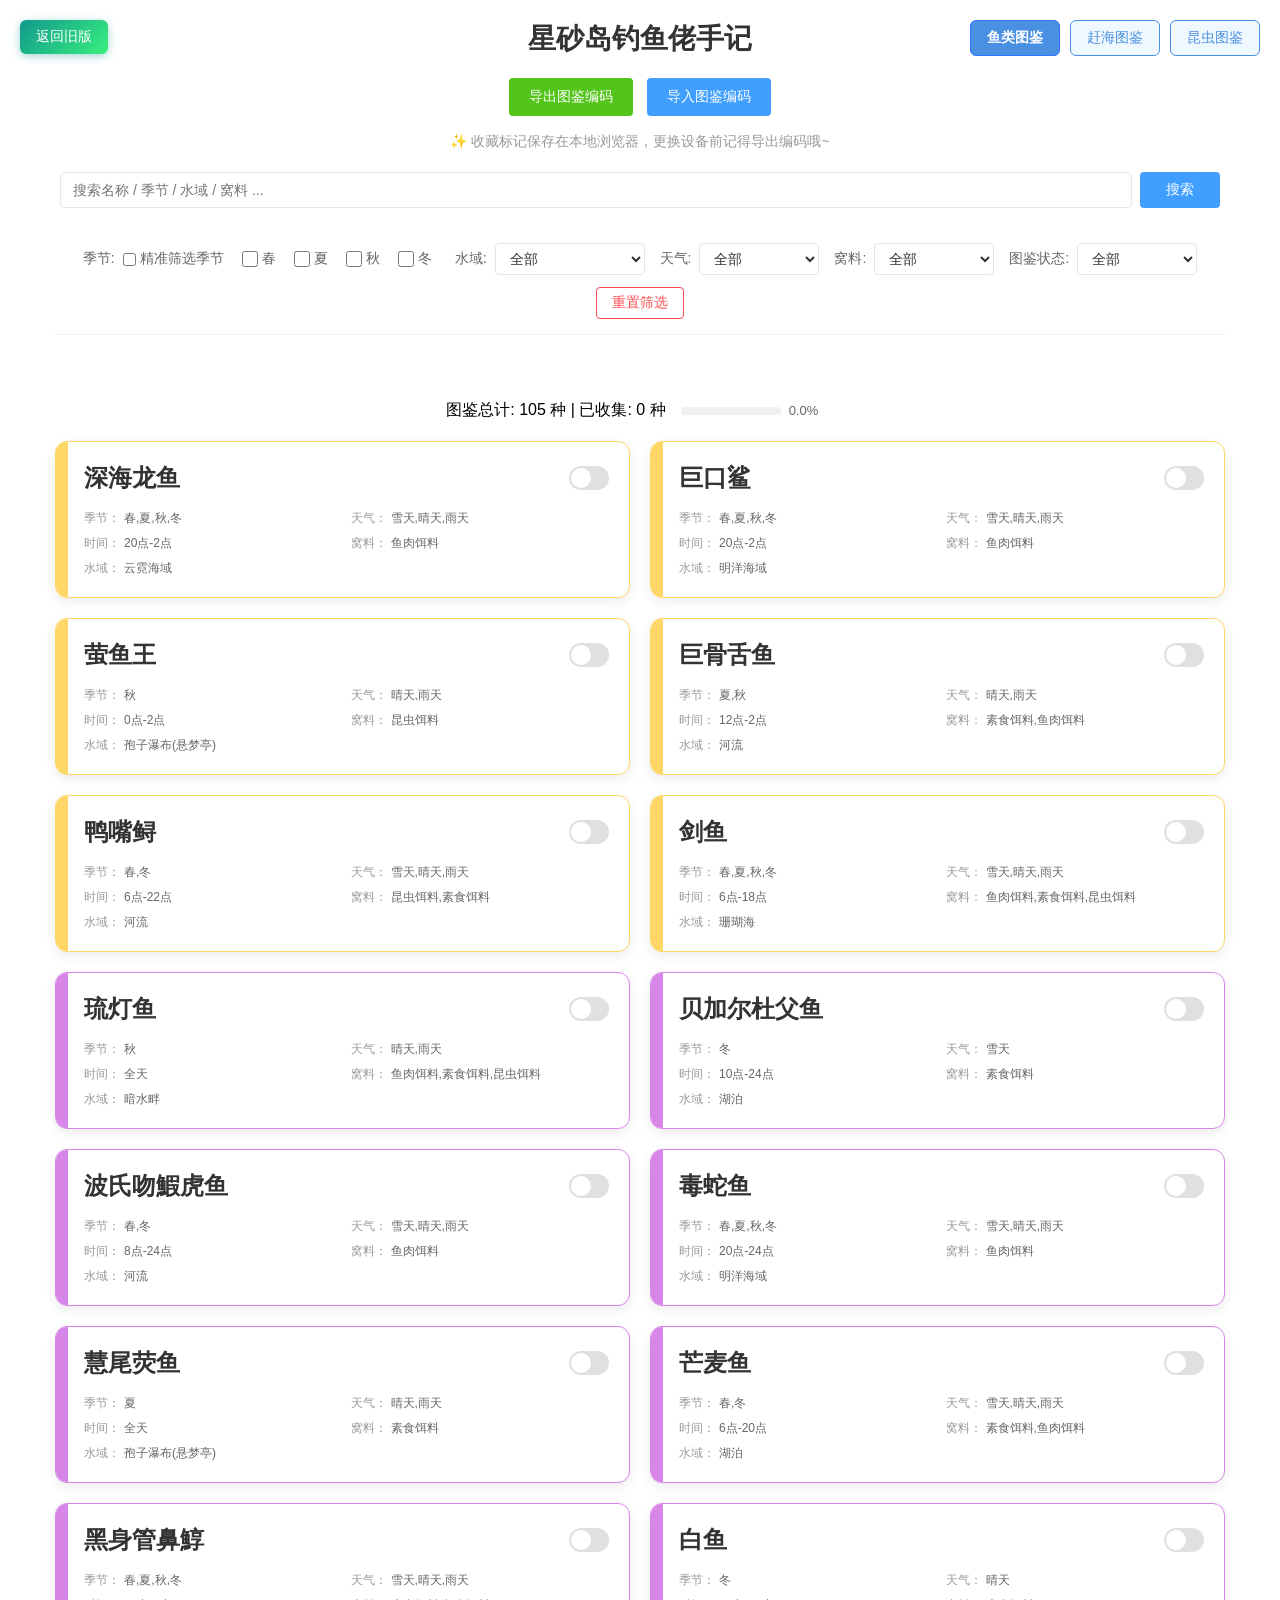
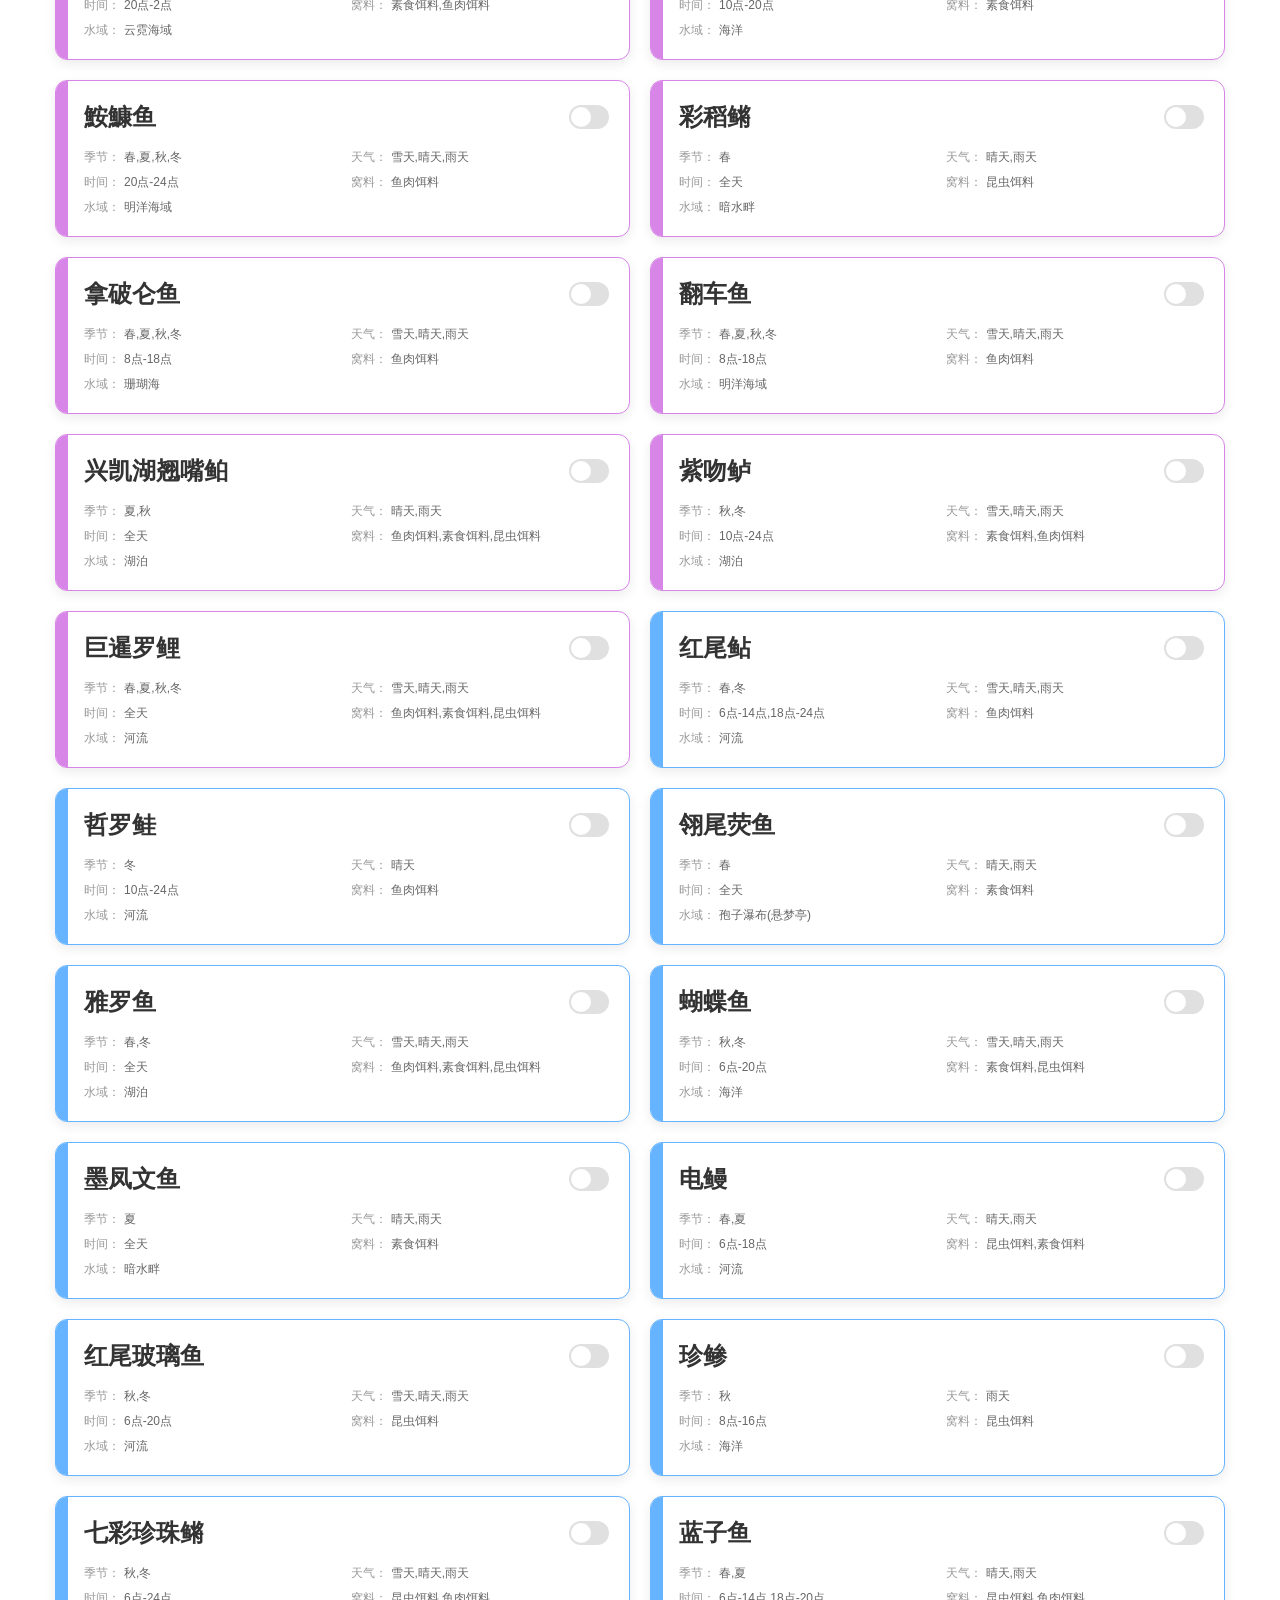
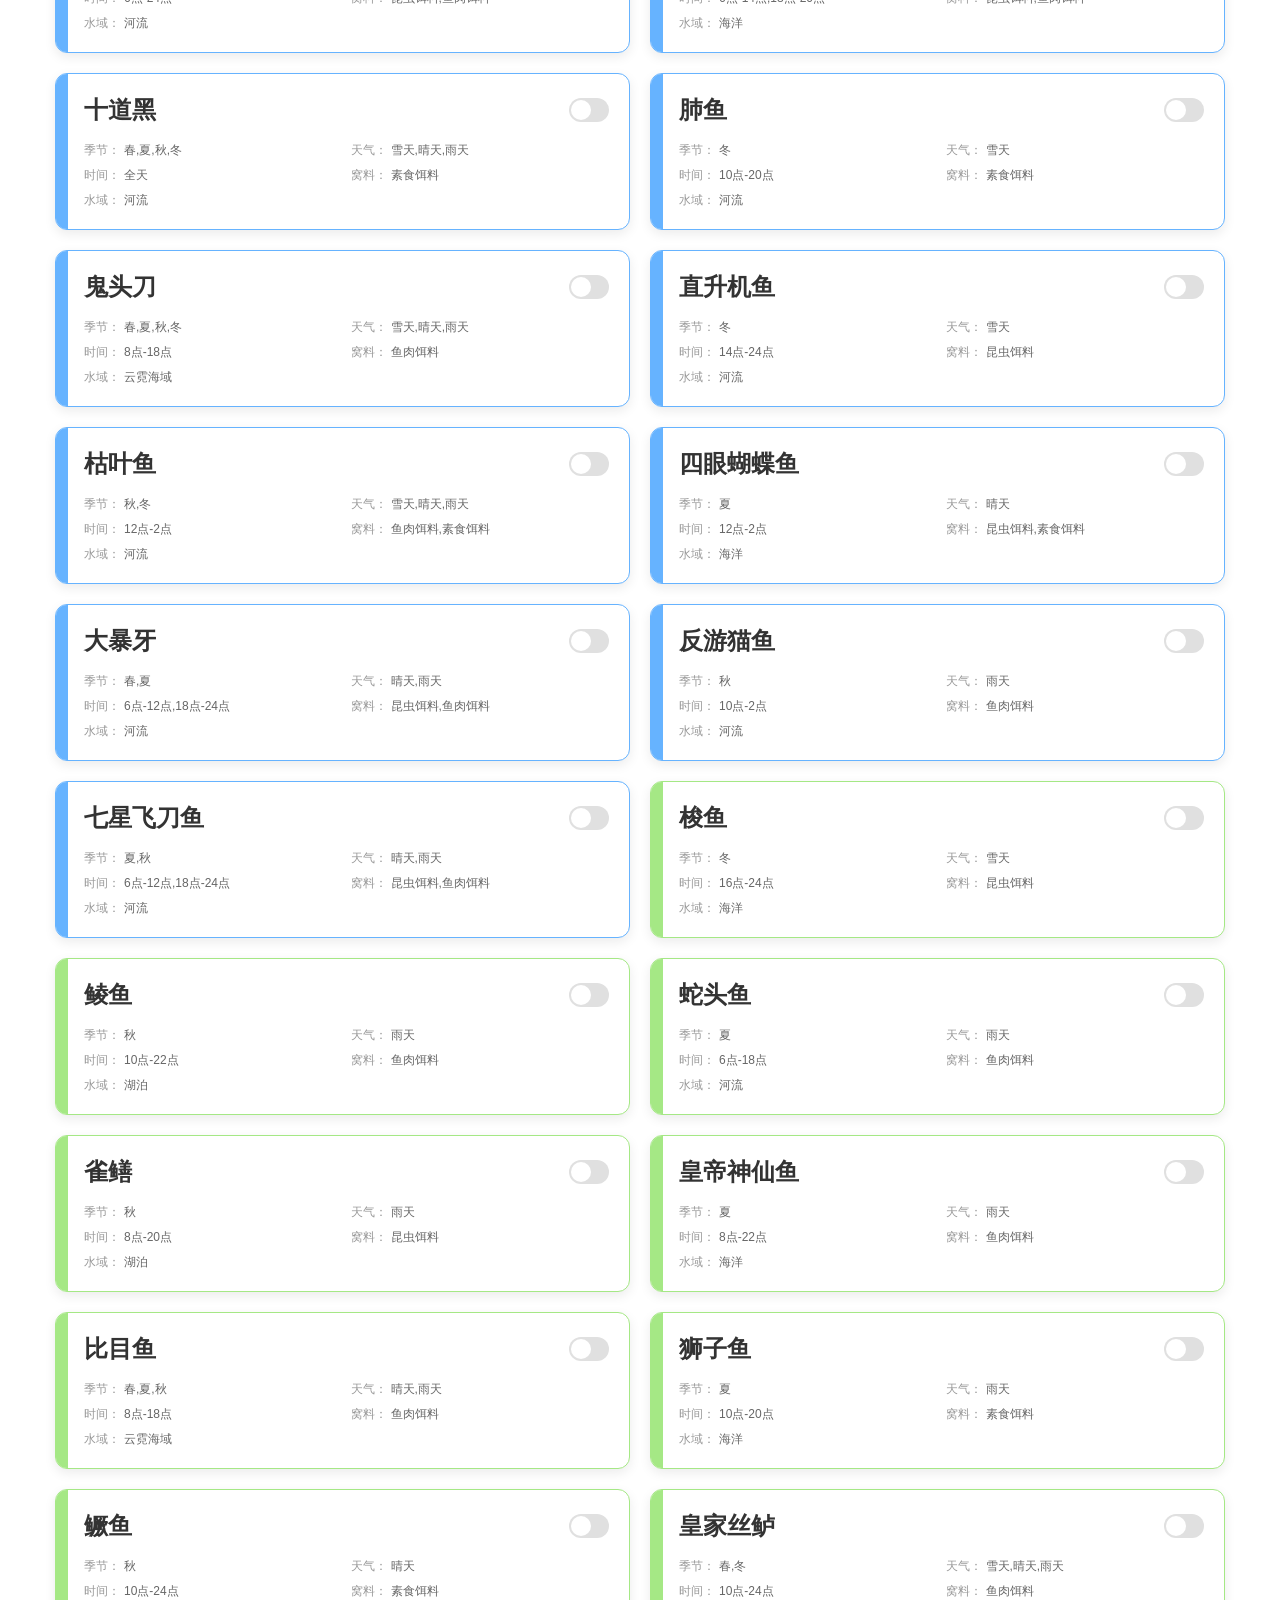
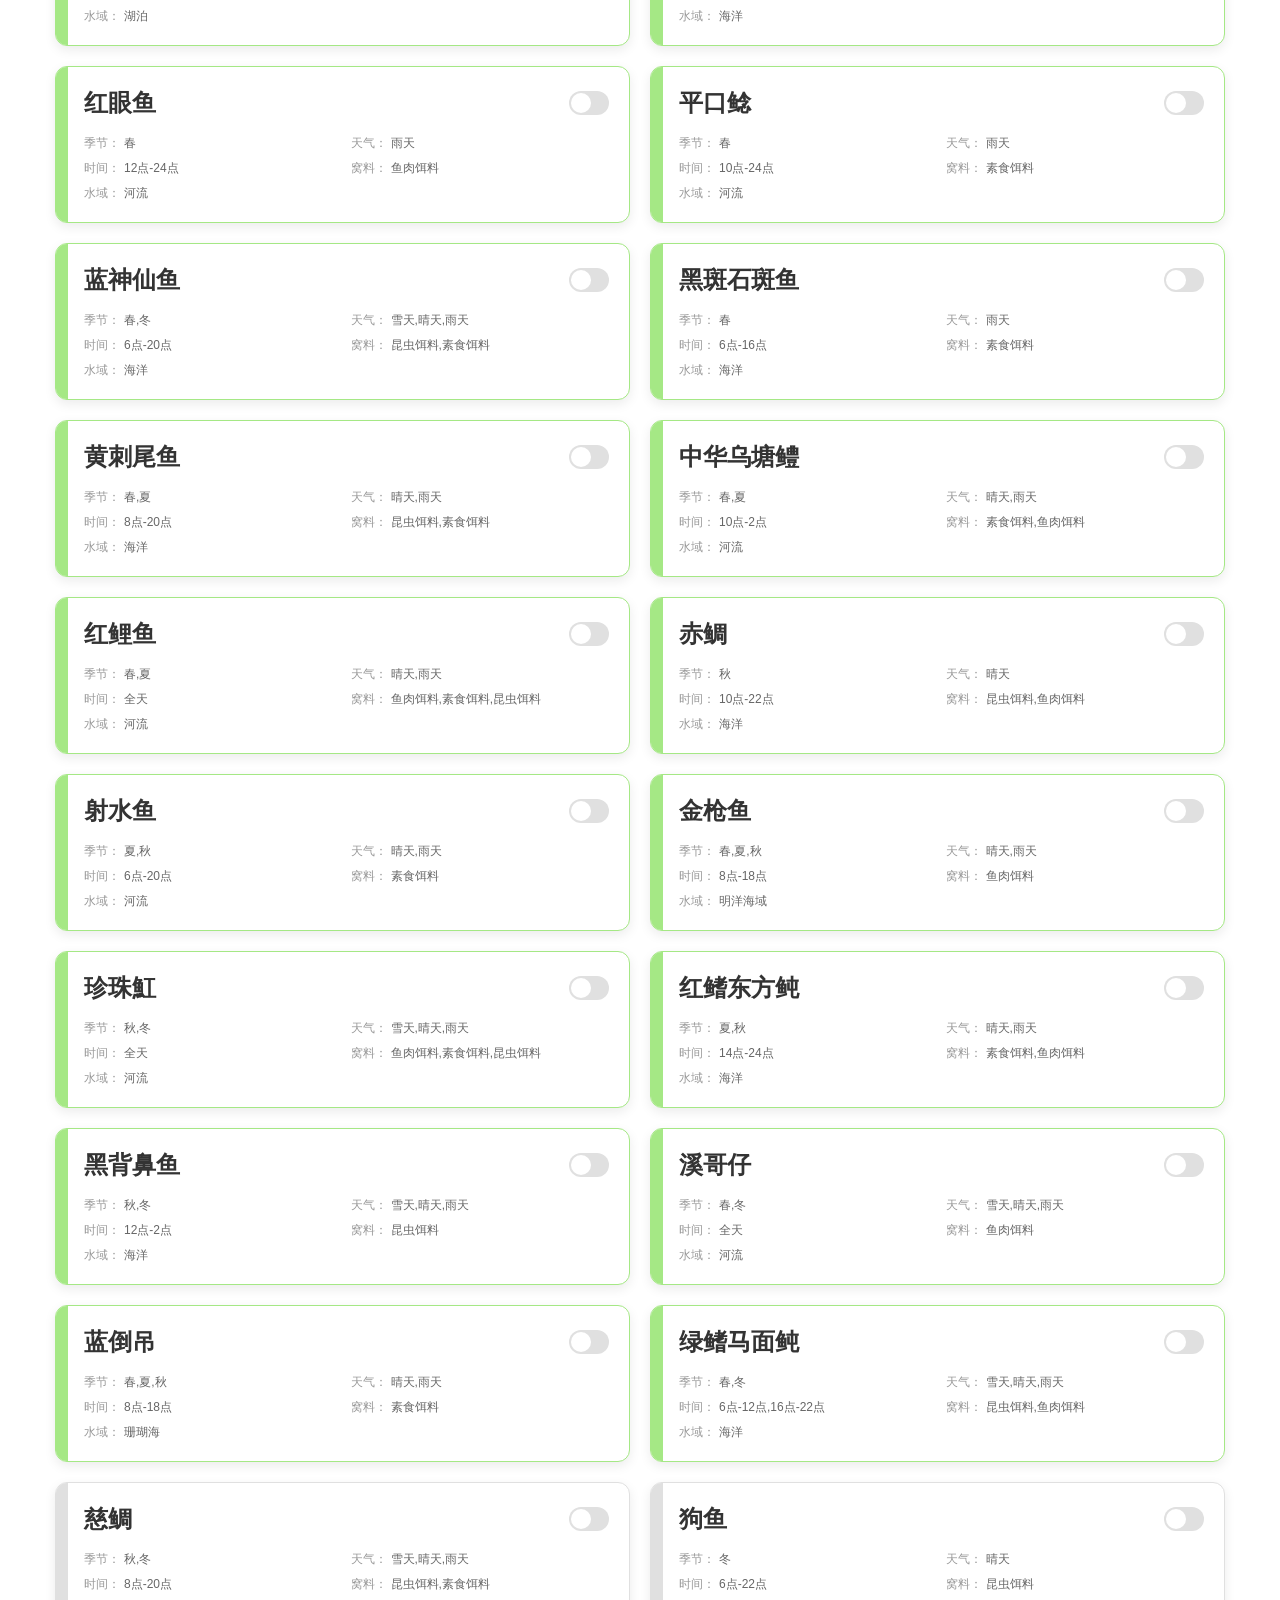
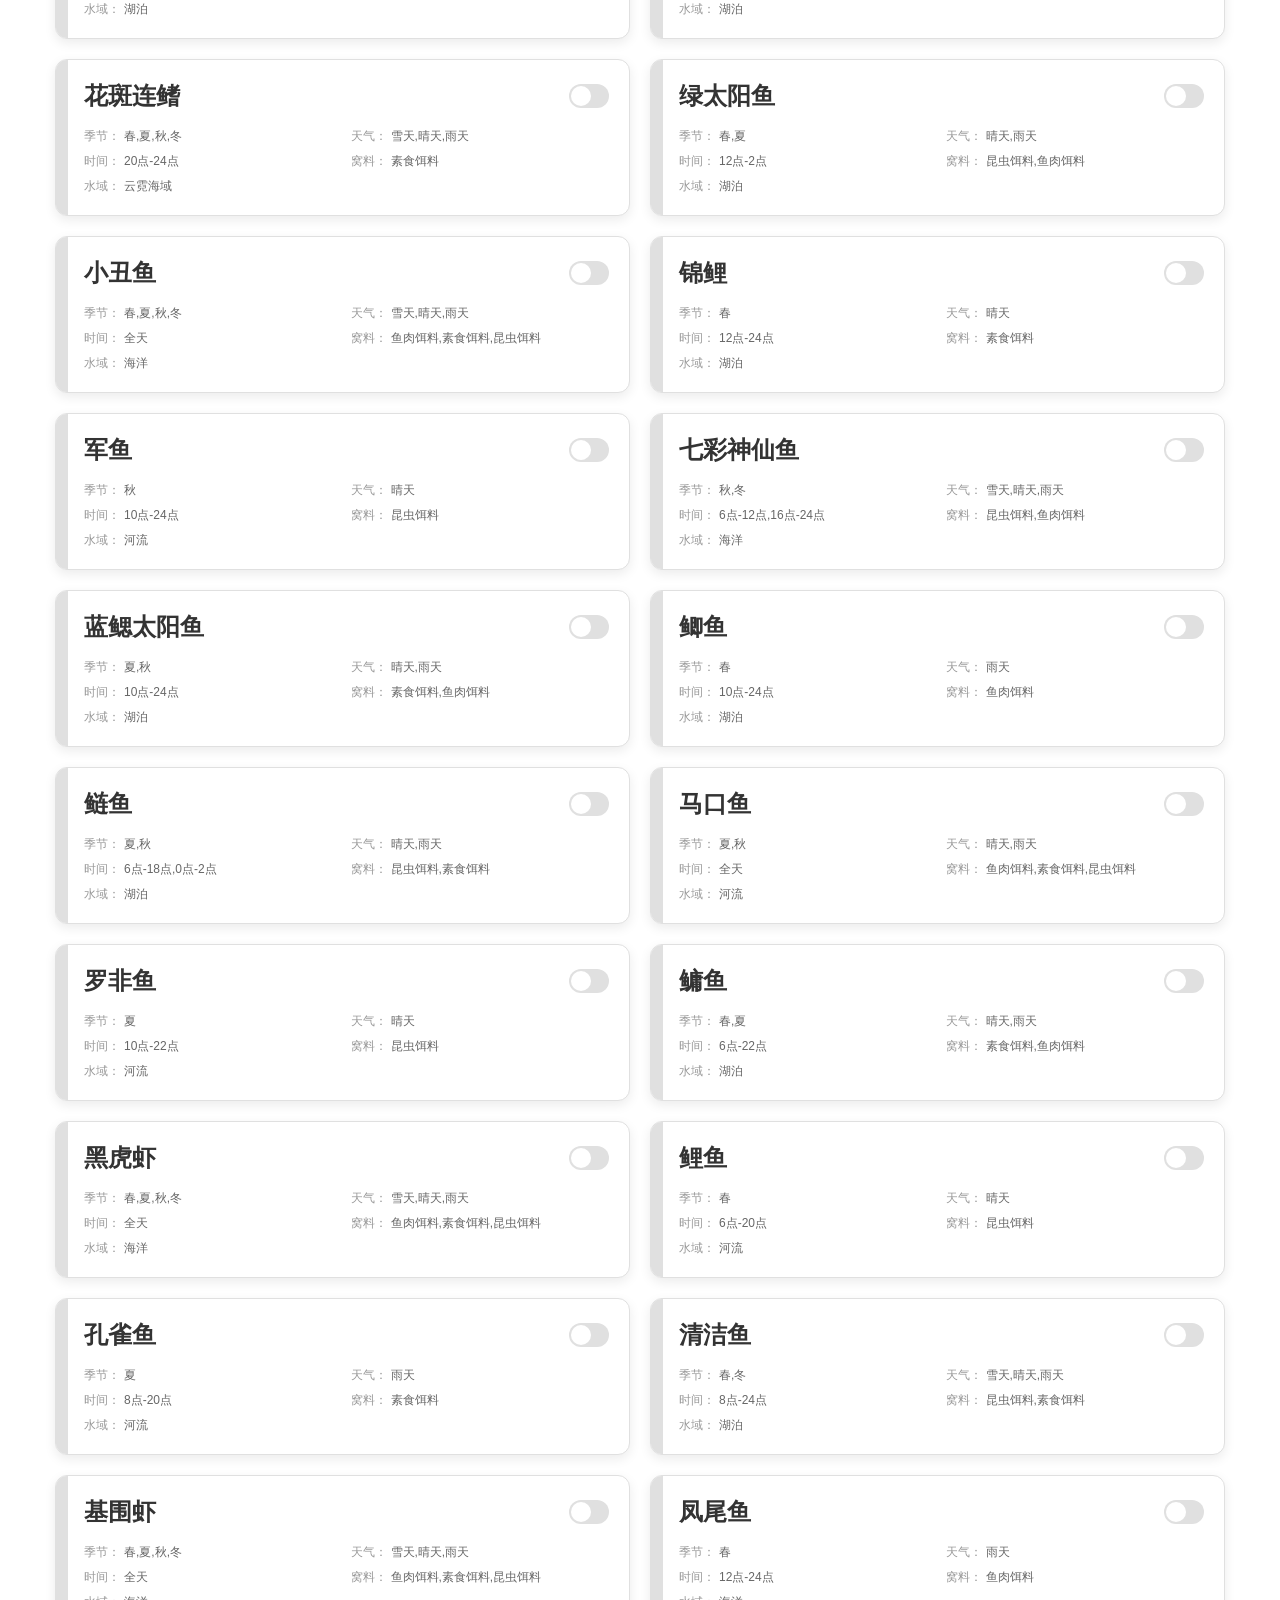
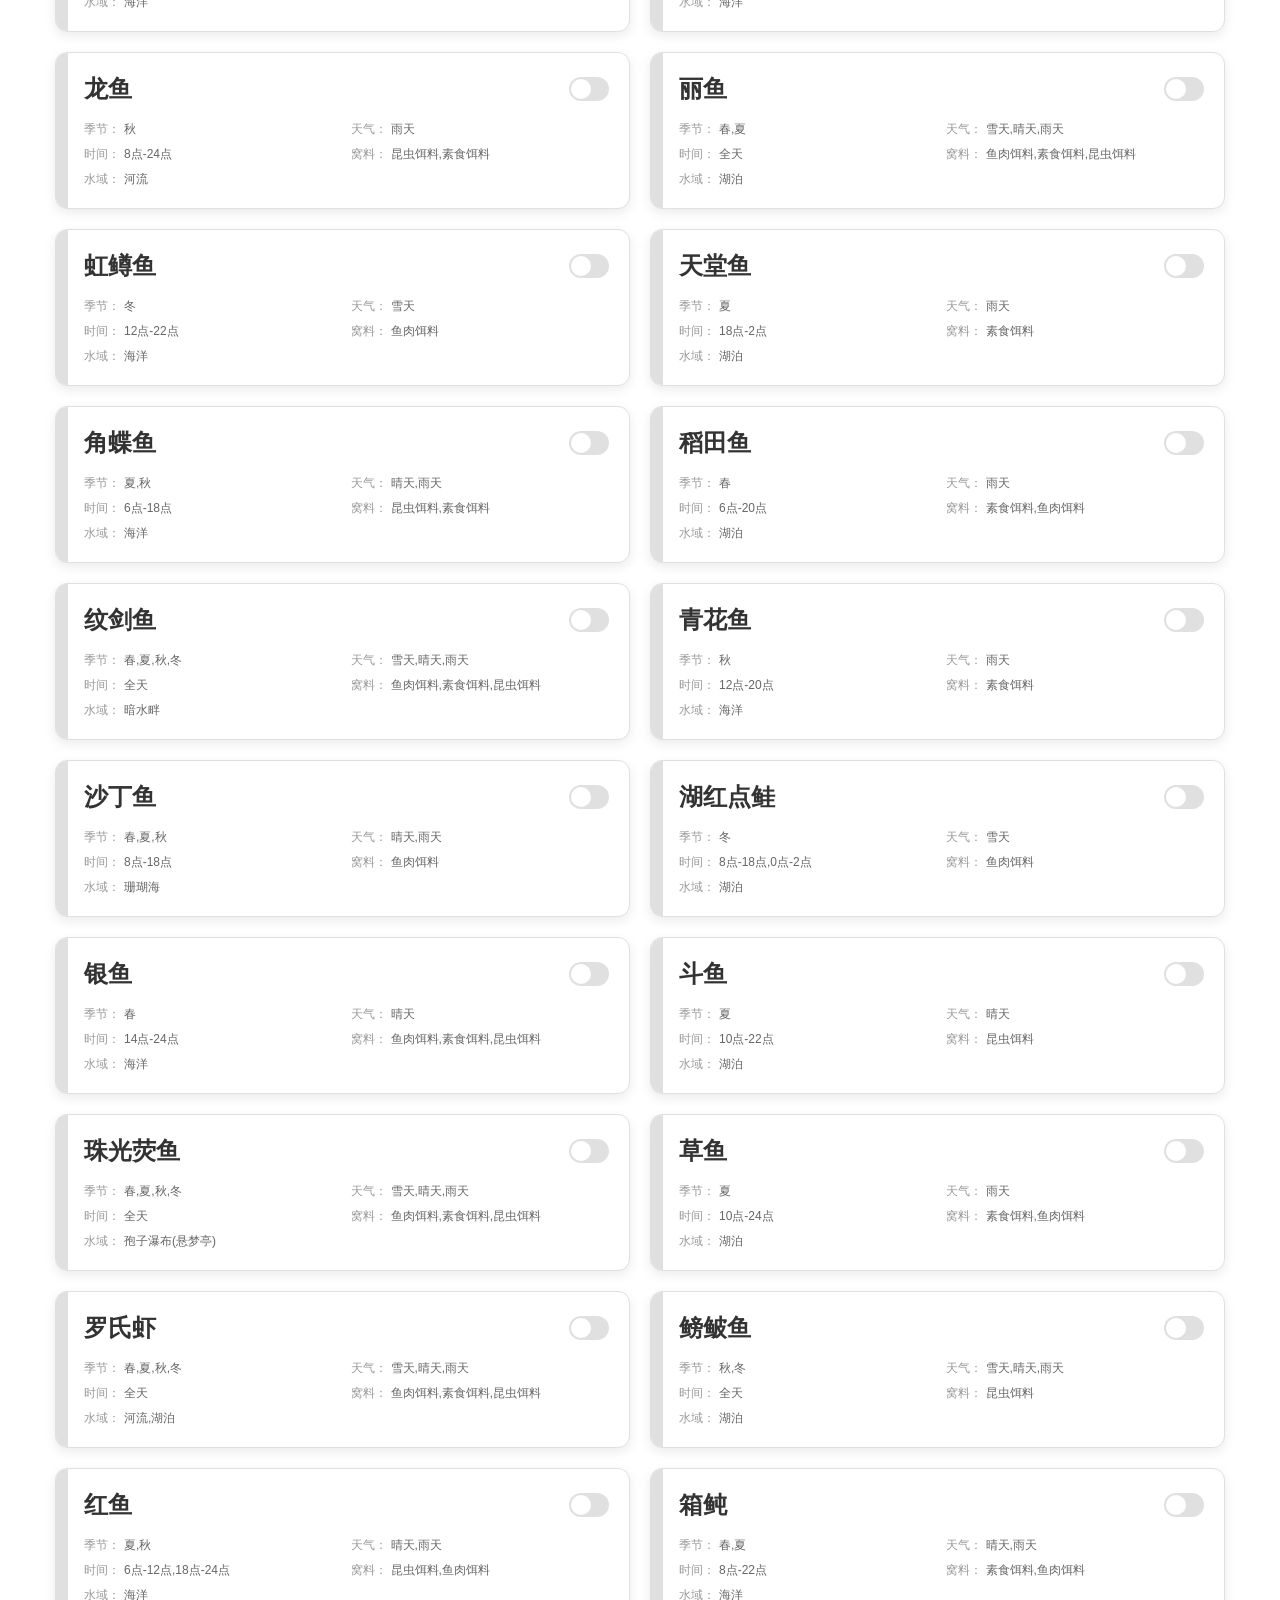
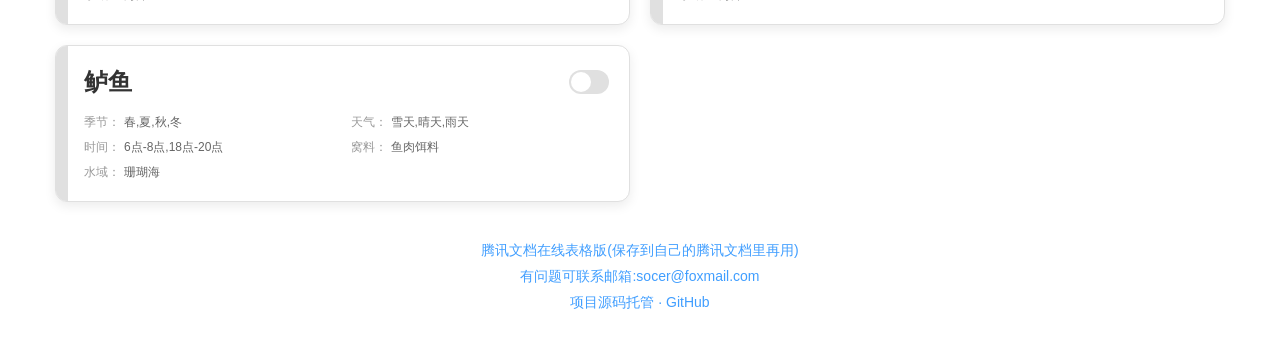
==== commit f71a8bf9: "Add files via upload" ====
--- a/index.html
+++ b/index.html
@@ -16,7 +16,7 @@
     </script>
 </head>
 <body>
-    <button class="version-switch-btn" onclick="window.location.href='XSD plus/index.html'">体验新版</button>
+    <button class="version-switch-btn" onclick="window.location.href='../index.html'">返回旧版</button>
     <div class="tabs-container">
         <button class="tab-btn active" onclick="window.location.href='index.html'">鱼类图鉴</button>
         <button class="tab-btn" onclick="window.location.href='seashore-index.html'">赶海图鉴</button>
@@ -26,14 +26,11 @@
         <h1>星砂岛钓鱼佬手记</h1>
 
         <div class="import-export-btn-group">
-            <button id="export-all" class="export-btn">导出图鉴信息</button>
-            <button id="import-all" class="import-btn">导入图鉴信息</button>
-            <!-- 云端备份按钮暂时隐藏，保留功能以便后续启用 -->
-            <button id="backup-cloud" class="export-btn" style="background-color:#722ed1; display:none;">备份到云端</button>
-            <button id="restore-cloud" class="import-btn" style="background-color:#722ed1; display:none;">从云端恢复</button>
+            <button id="export-all" class="export-btn">导出图鉴编码</button>
+            <button id="import-all" class="import-btn">导入图鉴编码</button>
         </div>
 
-        <div class="tip-text">✨ 收藏标记保存在本地浏览器，清除缓存会丢失哦～更换设备或清除缓存前记得先导出~</div>
+        <div class="tip-text">✨ 收藏标记保存在本地浏览器，更换设备前记得导出编码哦~</div>
 
         <div class="search-wrapper">
             <input type="text" id="global-search" placeholder="搜索名称 / 季节 / 水域 / 窝料 ...">
@@ -41,7 +38,6 @@
         </div>
 
         <div class="filter-bar">
-            <!-- 季节筛选 - 移除全选，新增精准开关 -->
             <div class="filter-item">
                 <label>季节:</label>
                 <div style="display: flex; align-items: center; gap: 10px; flex-wrap: wrap;">
--- a/style.css
+++ b/style.css
@@ -842,13 +842,59 @@
     }
 }
 
-/* ========== 21. 体验新版按钮 ========== */
+/* ========== 21. 编码模态框 ========== */
+.code-modal-box {
+    max-width: 500px;
+}
+.code-modal-desc {
+    margin-bottom: 10px;
+    color: var(--text-secondary);
+    font-size: 14px;
+    line-height: 1.5;
+}
+.code-textarea {
+    width: 100%;
+    height: 120px;
+    padding: 10px;
+    border: 1px solid var(--border-color);
+    border-radius: 4px;
+    font-size: 14px;
+    resize: none;
+    word-break: break-all;
+    font-family: "Courier New", monospace;
+    line-height: 1.5;
+    color: var(--text-primary);
+}
+.code-textarea:focus {
+    border-color: var(--primary-color);
+    outline: none;
+    box-shadow: 0 0 0 2px rgba(64, 158, 255, 0.15);
+}
+.code-modal-actions {
+    display: flex;
+    justify-content: flex-end;
+    gap: 10px;
+    margin-top: 15px;
+}
+.code-copy-success {
+    color: var(--success-color) !important;
+    border-color: var(--success-color) !important;
+}
+
+/* 编码模态框移动端适配 */
+@media (max-width: 768px) {
+    .code-modal-box {
+        max-width: 100%;
+    }
+}
+
+/* 返回旧版按钮 */
 .version-switch-btn {
     position: absolute;
     top: 20px;
     left: 20px;
     padding: 8px 16px;
-    background: linear-gradient(135deg, #667eea 0%, #764ba2 100%);
+    background: linear-gradient(135deg, #11998e 0%, #38ef7d 100%);
     color: white;
     border: none;
     border-radius: 6px;
@@ -856,15 +902,15 @@
     cursor: pointer;
     z-index: 100;
     transition: all 0.2s ease;
-    box-shadow: 0 2px 8px rgba(102, 126, 234, 0.4);
+    box-shadow: 0 2px 8px rgba(17, 153, 142, 0.4);
 }
 .version-switch-btn:hover {
     opacity: 0.9;
     transform: translateY(-1px);
-    box-shadow: 0 4px 12px rgba(102, 126, 234, 0.5);
-}
-
-/* 体验新版按钮移动端适配 */
+    box-shadow: 0 4px 12px rgba(17, 153, 142, 0.5);
+}
+
+/* 返回旧版按钮移动端适配 */
 @media (max-width: 768px) {
     .version-switch-btn {
         position: static;
